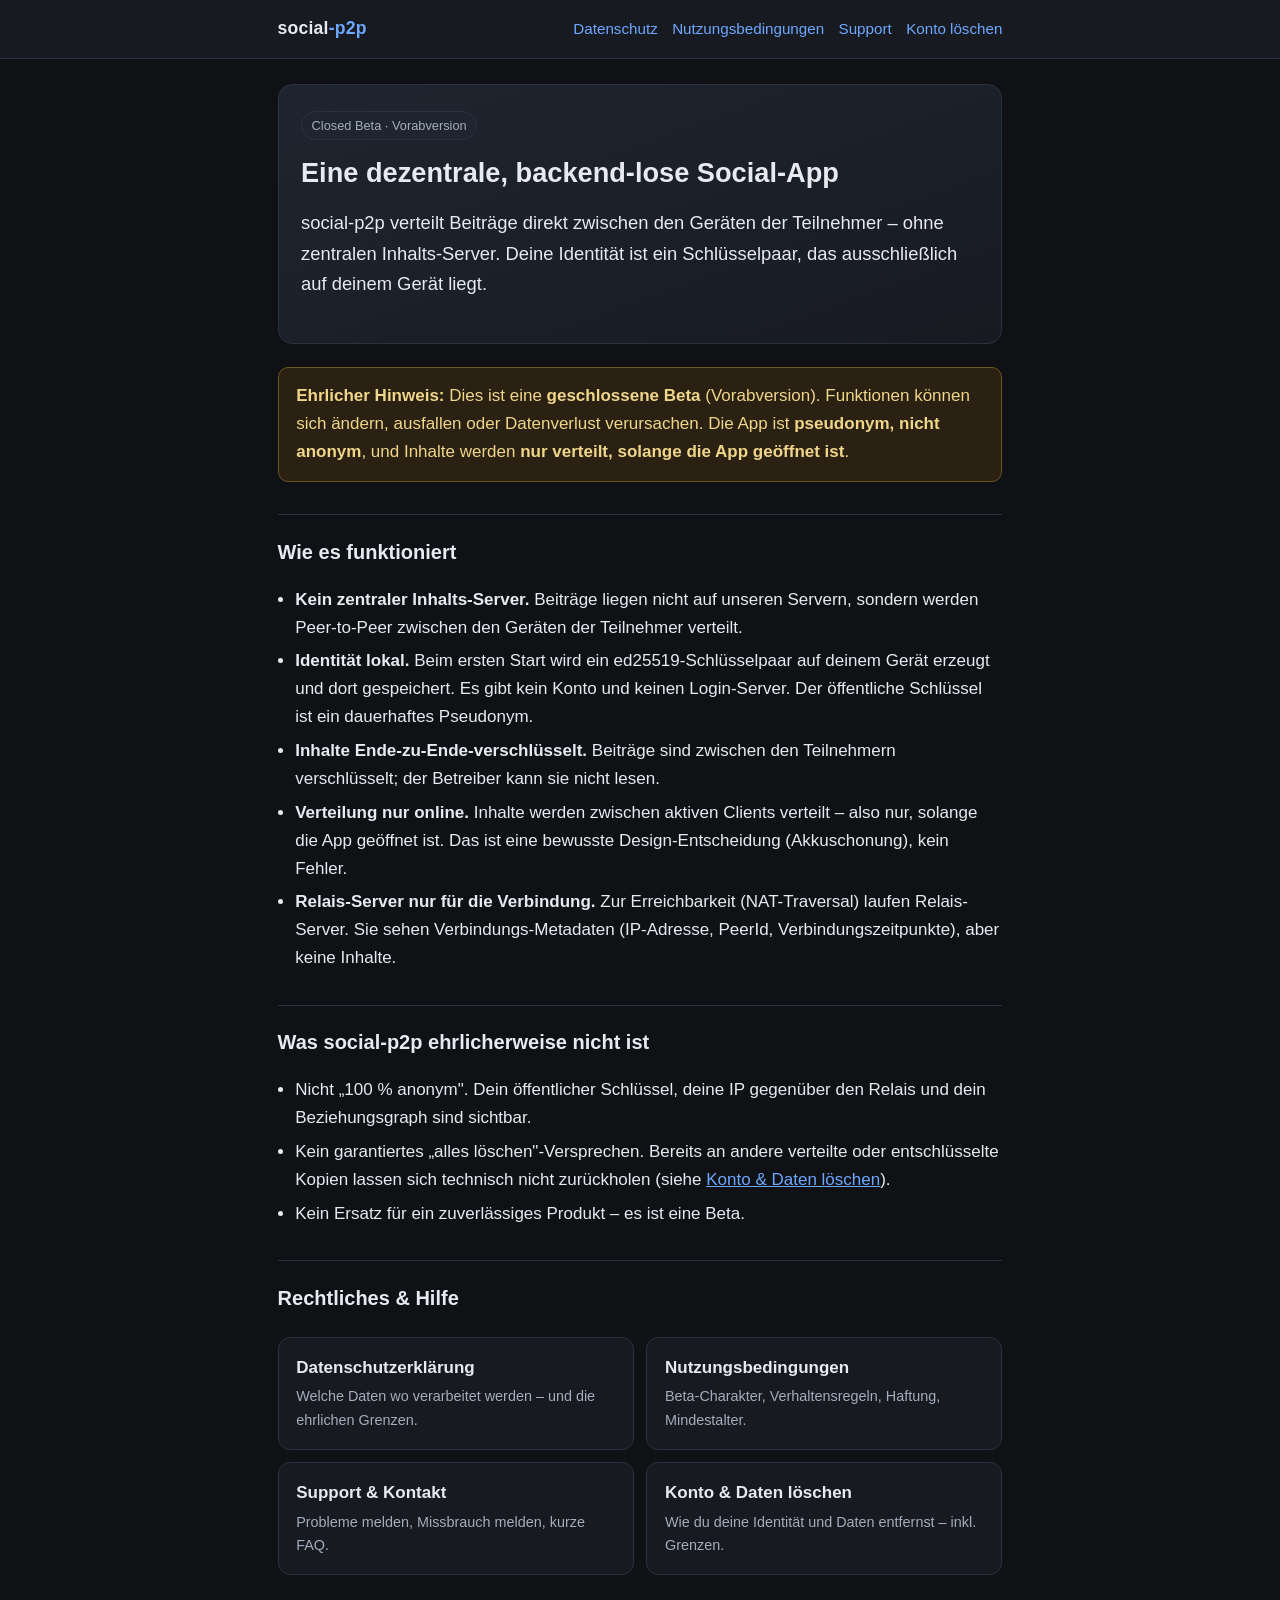
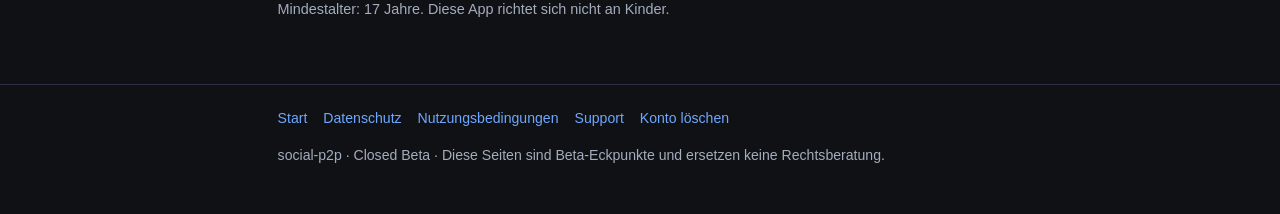
==== index.html @ a5de54b6 "Public legal pages (privacy, support, terms, account deletion)" ====
<!DOCTYPE html>
<html lang="de">
<head>
  <meta charset="utf-8">
  <meta name="viewport" content="width=device-width, initial-scale=1">
  <title>social-p2p — dezentrale P2P-Social-App (Beta)</title>
  <meta name="description" content="social-p2p ist eine dezentrale, backend-lose Social-App. Inhalte werden Ende-zu-Ende-verschlüsselt zwischen Geräten verteilt – nur solange die App offen ist. Closed Beta.">
  <meta name="robots" content="noindex">
  <meta property="og:type" content="website">
  <meta property="og:title" content="social-p2p — dezentrale P2P-Social-App (Beta)">
  <meta property="og:description" content="Dezentrale, backend-lose Social-App. Inhalte E2E-verschlüsselt, P2P verteilt, nur solange die App offen ist. Closed Beta, pseudonym ≠ anonym.">
  <link rel="stylesheet" href="assets/style.css">
</head>
<body>
  <a class="skip-link" href="#main">Zum Inhalt springen</a>
  <header class="site">
    <div class="wrap">
      <a class="brand" href="./">social<span>-p2p</span></a>
      <nav class="site" aria-label="Hauptnavigation">
        <ul>
          <li><a href="privacy/">Datenschutz</a></li>
          <li><a href="terms/">Nutzungsbedingungen</a></li>
          <li><a href="support/">Support</a></li>
          <li><a href="account-deletion/">Konto löschen</a></li>
        </ul>
      </nav>
    </div>
  </header>

  <main id="main">
    <section class="hero">
      <span class="badge">Closed Beta · Vorabversion</span>
      <h1>Eine dezentrale, backend-lose Social-App</h1>
      <p class="lead">
        social-p2p verteilt Beiträge direkt zwischen den Geräten der Teilnehmer –
        ohne zentralen Inhalts-Server. Deine Identität ist ein Schlüsselpaar, das
        ausschließlich auf deinem Gerät liegt.
      </p>
    </section>

    <div class="note">
      <strong>Ehrlicher Hinweis:</strong> Dies ist eine <strong>geschlossene Beta</strong>
      (Vorabversion). Funktionen können sich ändern, ausfallen oder Datenverlust verursachen.
      Die App ist <strong>pseudonym, nicht anonym</strong>, und Inhalte werden
      <strong>nur verteilt, solange die App geöffnet ist</strong>.
    </div>

    <h2>Wie es funktioniert</h2>
    <ul class="feat">
      <li><strong>Kein zentraler Inhalts-Server.</strong> Beiträge liegen nicht auf
        unseren Servern, sondern werden Peer-to-Peer zwischen den Geräten der
        Teilnehmer verteilt.</li>
      <li><strong>Identität lokal.</strong> Beim ersten Start wird ein
        ed25519-Schlüsselpaar auf deinem Gerät erzeugt und dort gespeichert. Es gibt
        kein Konto und keinen Login-Server. Der öffentliche Schlüssel ist ein
        dauerhaftes Pseudonym.</li>
      <li><strong>Inhalte Ende-zu-Ende-verschlüsselt.</strong> Beiträge sind zwischen
        den Teilnehmern verschlüsselt; der Betreiber kann sie nicht lesen.</li>
      <li><strong>Verteilung nur online.</strong> Inhalte werden zwischen aktiven
        Clients verteilt – also nur, solange die App geöffnet ist. Das ist eine
        bewusste Design-Entscheidung (Akkuschonung), kein Fehler.</li>
      <li><strong>Relais-Server nur für die Verbindung.</strong> Zur Erreichbarkeit
        (NAT-Traversal) laufen Relais-Server. Sie sehen Verbindungs-Metadaten
        (IP-Adresse, PeerId, Verbindungszeitpunkte), aber keine Inhalte.</li>
    </ul>

    <h2>Was social-p2p ehrlicherweise nicht ist</h2>
    <ul class="feat">
      <li>Nicht „100 % anonym". Dein öffentlicher Schlüssel, deine IP gegenüber den
        Relais und dein Beziehungsgraph sind sichtbar.</li>
      <li>Kein garantiertes „alles löschen"-Versprechen. Bereits an andere verteilte
        oder entschlüsselte Kopien lassen sich technisch nicht zurückholen
        (siehe <a href="account-deletion/">Konto &amp; Daten löschen</a>).</li>
      <li>Kein Ersatz für ein zuverlässiges Produkt – es ist eine Beta.</li>
    </ul>

    <h2>Rechtliches &amp; Hilfe</h2>
    <div class="cards">
      <a class="card" href="privacy/">
        <div class="t">Datenschutzerklärung</div>
        <div class="d">Welche Daten wo verarbeitet werden – und die ehrlichen Grenzen.</div>
      </a>
      <a class="card" href="terms/">
        <div class="t">Nutzungsbedingungen</div>
        <div class="d">Beta-Charakter, Verhaltensregeln, Haftung, Mindestalter.</div>
      </a>
      <a class="card" href="support/">
        <div class="t">Support &amp; Kontakt</div>
        <div class="d">Probleme melden, Missbrauch melden, kurze FAQ.</div>
      </a>
      <a class="card" href="account-deletion/">
        <div class="t">Konto &amp; Daten löschen</div>
        <div class="d">Wie du deine Identität und Daten entfernst – inkl. Grenzen.</div>
      </a>
    </div>

    <p class="small">
      Mindestalter: 17 Jahre. Diese App richtet sich nicht an Kinder.
    </p>
  </main>

  <footer class="site">
    <div class="wrap">
      <nav aria-label="Fußzeile">
        <ul>
          <li><a href="./">Start</a></li>
          <li><a href="privacy/">Datenschutz</a></li>
          <li><a href="terms/">Nutzungsbedingungen</a></li>
          <li><a href="support/">Support</a></li>
          <li><a href="account-deletion/">Konto löschen</a></li>
        </ul>
      </nav>
      <p>social-p2p · Closed Beta · Diese Seiten sind Beta-Eckpunkte und ersetzen keine Rechtsberatung.</p>
    </div>
  </footer>
</body>
</html>
---- assets/style.css ----
:root {
  --bg: #0f1115;
  --surface: #171a21;
  --surface-2: #1f2530;
  --text: #e7eaf0;
  --muted: #a4adbd;
  --accent: #6ea8fe;
  --accent-2: #4d7fe0;
  --border: #2a3140;
  --warn-bg: #2a2113;
  --warn-border: #6b561f;
  --warn-text: #f0d68a;
  --maxw: 760px;
}

* { box-sizing: border-box; }

html { -webkit-text-size-adjust: 100%; }

body {
  margin: 0;
  background: var(--bg);
  color: var(--text);
  font-family: -apple-system, BlinkMacSystemFont, "Segoe UI", Roboto, Helvetica, Arial, sans-serif;
  line-height: 1.65;
  font-size: 17px;
}

a { color: var(--accent); }
a:hover { color: var(--accent-2); }

.skip-link {
  position: absolute;
  left: -9999px;
  top: 0;
  background: var(--accent);
  color: #0b0d11;
  padding: 0.6rem 1rem;
  border-radius: 0 0 6px 0;
  z-index: 10;
}
.skip-link:focus { left: 0; }

header.site {
  border-bottom: 1px solid var(--border);
  background: var(--surface);
}
.wrap {
  max-width: var(--maxw);
  margin: 0 auto;
  padding: 0 1.1rem;
}
header.site .wrap {
  display: flex;
  flex-wrap: wrap;
  align-items: center;
  justify-content: space-between;
  gap: 0.5rem 1rem;
  padding-top: 0.9rem;
  padding-bottom: 0.9rem;
}
.brand {
  font-weight: 700;
  font-size: 1.1rem;
  color: var(--text);
  text-decoration: none;
  letter-spacing: 0.2px;
}
.brand span { color: var(--accent); }

nav.site ul {
  list-style: none;
  display: flex;
  flex-wrap: wrap;
  gap: 0.3rem 0.9rem;
  margin: 0;
  padding: 0;
  font-size: 0.95rem;
}
nav.site a { text-decoration: none; }

main {
  max-width: var(--maxw);
  margin: 0 auto;
  padding: 1.6rem 1.1rem 3rem;
}

h1 { font-size: 1.7rem; line-height: 1.25; margin: 0.2rem 0 0.6rem; }
h2 { font-size: 1.25rem; margin: 2rem 0 0.6rem; border-top: 1px solid var(--border); padding-top: 1.3rem; }
h3 { font-size: 1.05rem; margin: 1.3rem 0 0.4rem; }

.lead { font-size: 1.15rem; color: var(--text); }
.muted { color: var(--muted); }
.small { font-size: 0.9rem; color: var(--muted); }

.hero {
  background: linear-gradient(160deg, var(--surface-2), var(--surface));
  border: 1px solid var(--border);
  border-radius: 14px;
  padding: 1.6rem 1.4rem;
  margin-bottom: 1.4rem;
}

.badge {
  display: inline-block;
  background: var(--surface-2);
  border: 1px solid var(--border);
  color: var(--muted);
  font-size: 0.8rem;
  padding: 0.18rem 0.6rem;
  border-radius: 999px;
  margin-bottom: 0.8rem;
}

.note {
  background: var(--warn-bg);
  border: 1px solid var(--warn-border);
  color: var(--warn-text);
  border-radius: 10px;
  padding: 0.9rem 1.1rem;
  margin: 1.2rem 0;
}
.note strong { color: var(--warn-text); }

.todo {
  background: #20140f;
  border: 1px dashed #8a4b2e;
  color: #f2b48c;
  border-radius: 10px;
  padding: 0.9rem 1.1rem;
  margin: 1.2rem 0;
  font-size: 0.95rem;
}
.todo code { color: #ffd9c2; }

.cards {
  display: grid;
  grid-template-columns: 1fr 1fr;
  gap: 0.8rem;
  margin: 1.4rem 0;
}
.card {
  display: block;
  background: var(--surface);
  border: 1px solid var(--border);
  border-radius: 12px;
  padding: 1rem 1.1rem;
  text-decoration: none;
  color: var(--text);
}
.card:hover { border-color: var(--accent-2); }
.card .t { font-weight: 600; margin-bottom: 0.2rem; }
.card .d { color: var(--muted); font-size: 0.9rem; }

ul.feat { padding-left: 1.1rem; }
ul.feat li { margin: 0.35rem 0; }

table {
  width: 100%;
  border-collapse: collapse;
  margin: 1rem 0;
  font-size: 0.95rem;
}
th, td {
  border: 1px solid var(--border);
  padding: 0.55rem 0.7rem;
  text-align: left;
  vertical-align: top;
}
th { background: var(--surface-2); }

code {
  background: var(--surface-2);
  border: 1px solid var(--border);
  border-radius: 5px;
  padding: 0.05rem 0.35rem;
  font-size: 0.9em;
}

details {
  border: 1px solid var(--border);
  border-radius: 10px;
  padding: 0.2rem 1rem;
  margin: 0.7rem 0;
  background: var(--surface);
}
details summary {
  cursor: pointer;
  font-weight: 600;
  padding: 0.7rem 0;
}

footer.site {
  border-top: 1px solid var(--border);
  color: var(--muted);
  font-size: 0.88rem;
}
footer.site .wrap { padding-top: 1.4rem; padding-bottom: 2rem; }
footer.site nav ul {
  list-style: none;
  display: flex;
  flex-wrap: wrap;
  gap: 0.4rem 1rem;
  padding: 0;
  margin: 0 0 0.7rem;
}
footer.site a { text-decoration: none; }

@media (max-width: 560px) {
  body { font-size: 16px; }
  .cards { grid-template-columns: 1fr; }
  h1 { font-size: 1.45rem; }
}
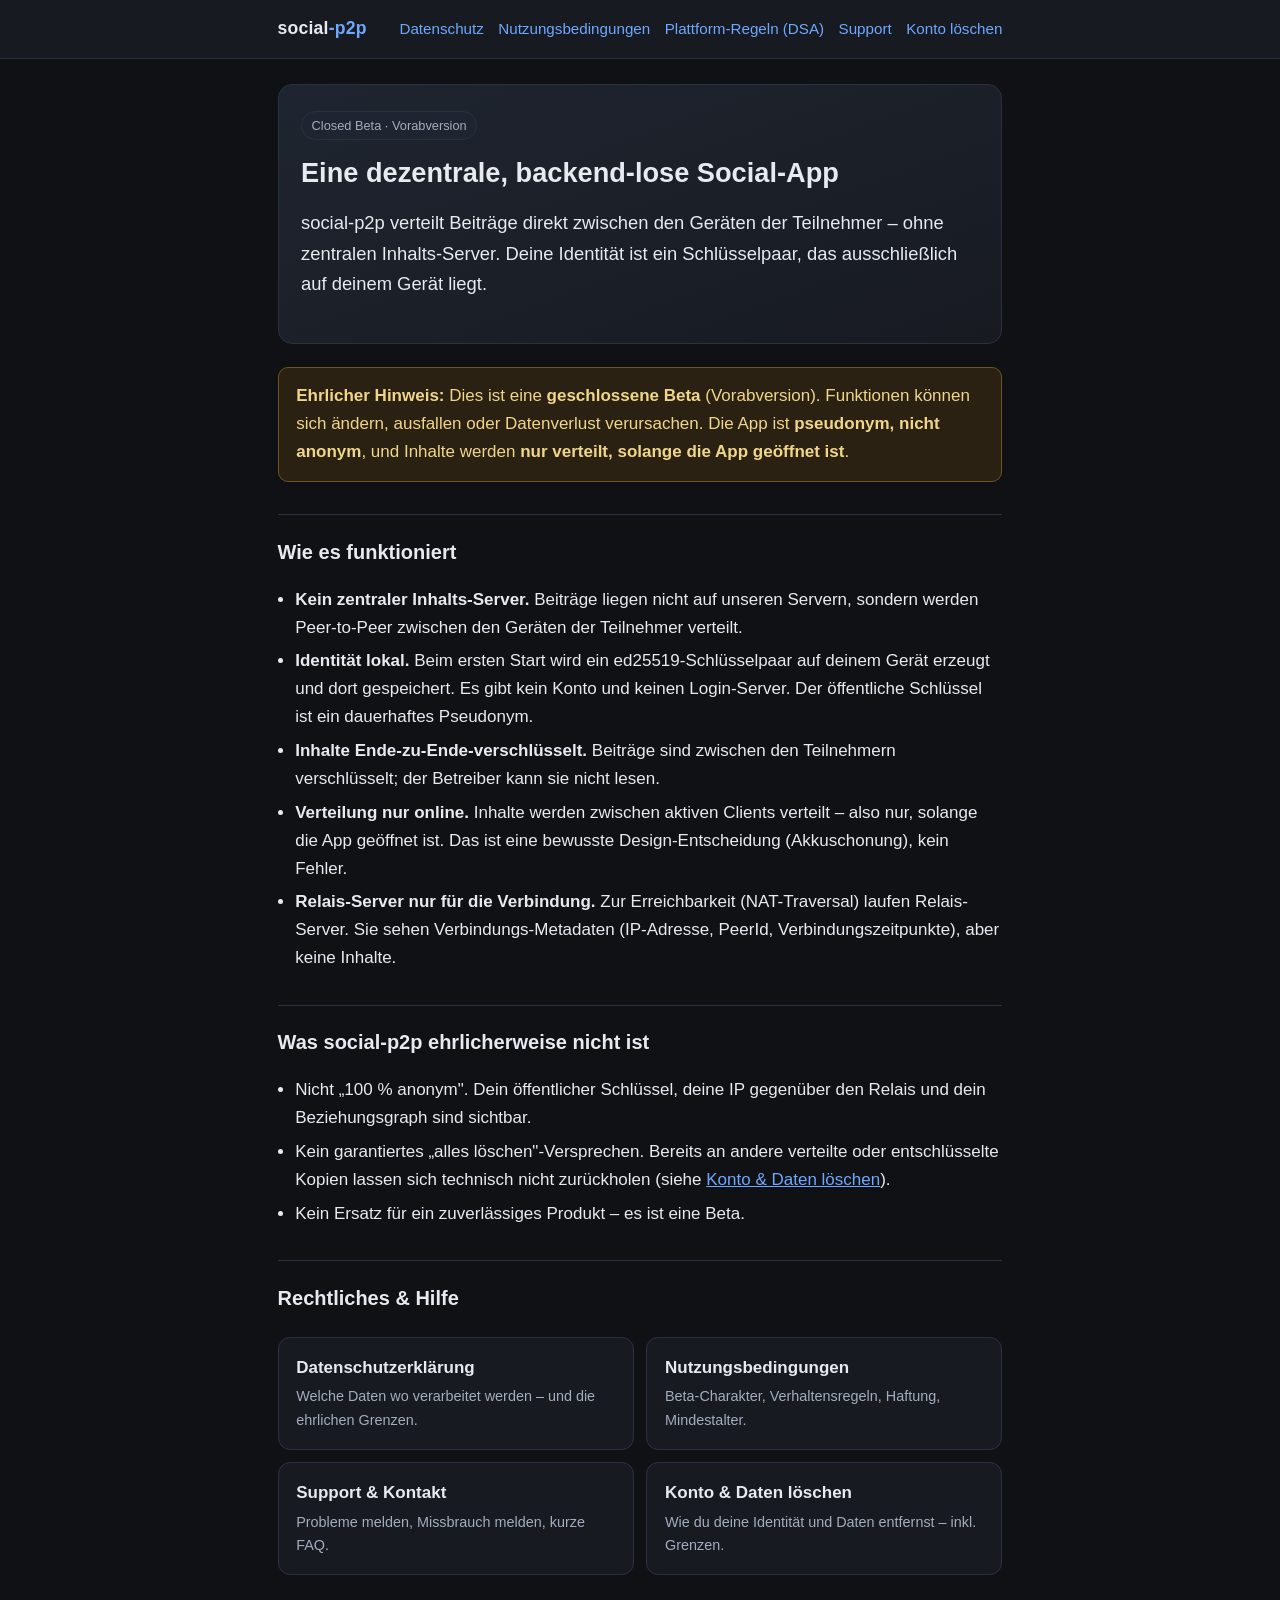
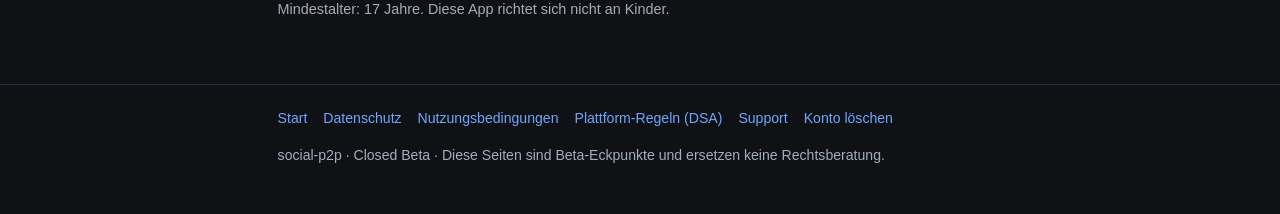
==== commit 95b96913: "docs(legal): Datenschutz #003 (SCC, kein DPF; Relais=Store-and-Forward) + neue DSA-Seite #004 (Notic" ====
--- a/index.html
+++ b/index.html
@@ -20,6 +20,7 @@
         <ul>
           <li><a href="privacy/">Datenschutz</a></li>
           <li><a href="terms/">Nutzungsbedingungen</a></li>
+          <li><a href="dsa/">Plattform-Regeln (DSA)</a></li>
           <li><a href="support/">Support</a></li>
           <li><a href="account-deletion/">Konto löschen</a></li>
         </ul>
@@ -106,6 +107,7 @@
           <li><a href="./">Start</a></li>
           <li><a href="privacy/">Datenschutz</a></li>
           <li><a href="terms/">Nutzungsbedingungen</a></li>
+          <li><a href="dsa/">Plattform-Regeln (DSA)</a></li>
           <li><a href="support/">Support</a></li>
           <li><a href="account-deletion/">Konto löschen</a></li>
         </ul>
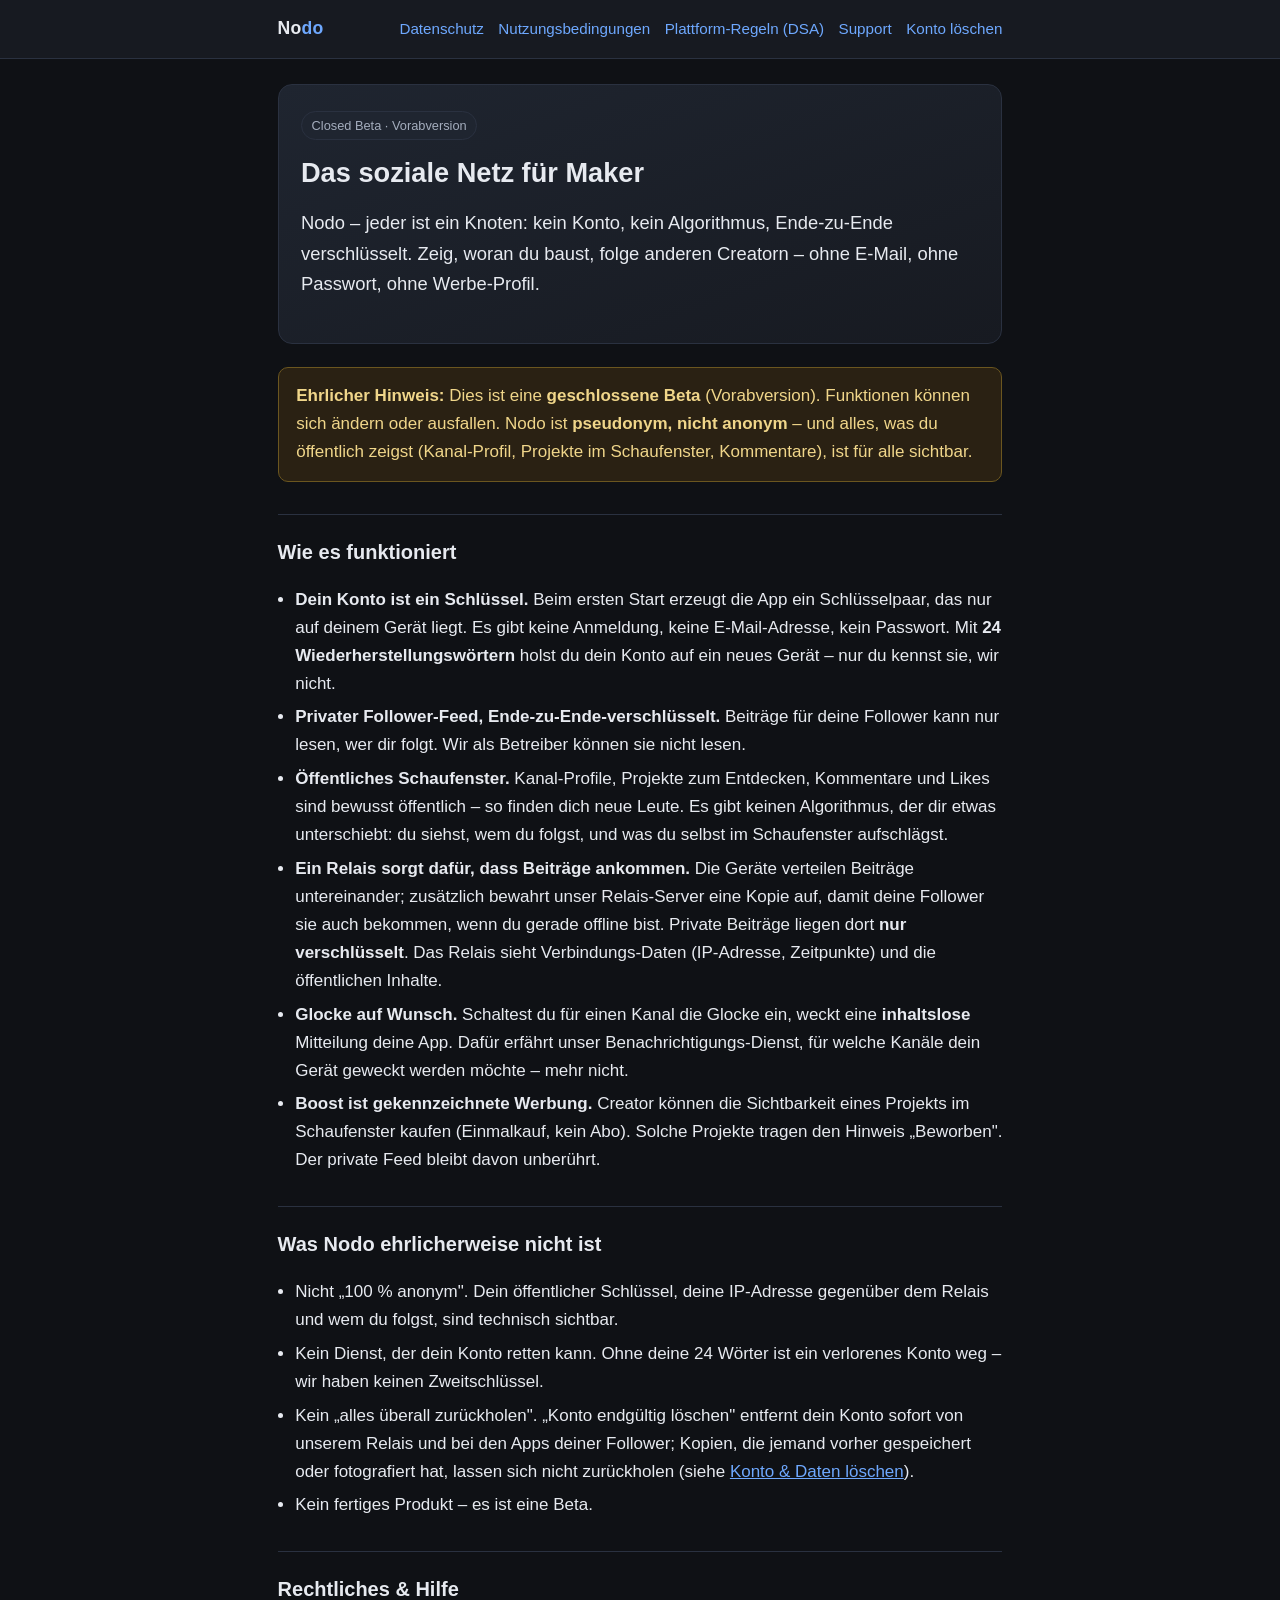
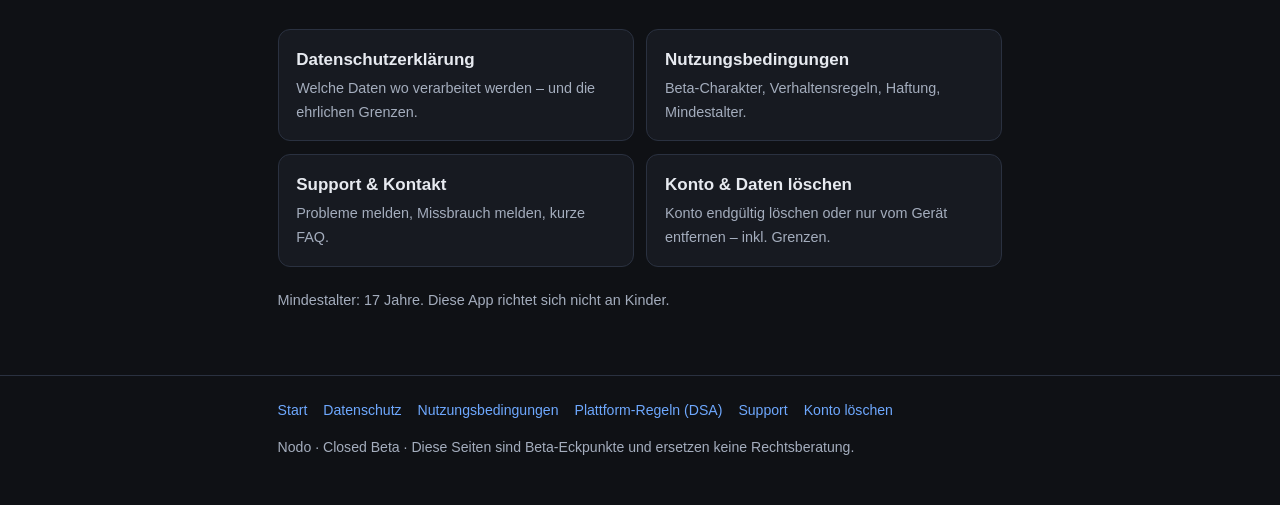
==== commit 74ca3a56: "docs: Seiten heißen »Nodo«; Startseite, Support und »Konto löschen« auf aktuellem Stand (19.09.2026)" ====
--- a/index.html
+++ b/index.html
@@ -3,19 +3,19 @@
 <head>
   <meta charset="utf-8">
   <meta name="viewport" content="width=device-width, initial-scale=1">
-  <title>social-p2p — dezentrale P2P-Social-App (Beta)</title>
-  <meta name="description" content="social-p2p ist eine dezentrale, backend-lose Social-App. Inhalte werden Ende-zu-Ende-verschlüsselt zwischen Geräten verteilt – nur solange die App offen ist. Closed Beta.">
+  <title>Nodo — das soziale Netz für Maker (Beta)</title>
+  <meta name="description" content="Nodo ist das soziale Netz für Maker: kein Konto, kein Algorithmus. Dein Konto ist ein Schlüssel auf deinem Gerät, dein Follower-Feed ist Ende-zu-Ende-verschlüsselt. Closed Beta.">
   <meta name="robots" content="noindex">
   <meta property="og:type" content="website">
-  <meta property="og:title" content="social-p2p — dezentrale P2P-Social-App (Beta)">
-  <meta property="og:description" content="Dezentrale, backend-lose Social-App. Inhalte E2E-verschlüsselt, P2P verteilt, nur solange die App offen ist. Closed Beta, pseudonym ≠ anonym.">
+  <meta property="og:title" content="Nodo — das soziale Netz für Maker (Beta)">
+  <meta property="og:description" content="Jeder ist ein Knoten: kein Konto, kein Algorithmus, Follower-Feed Ende-zu-Ende-verschlüsselt. Closed Beta, pseudonym ≠ anonym.">
   <link rel="stylesheet" href="assets/style.css">
 </head>
 <body>
   <a class="skip-link" href="#main">Zum Inhalt springen</a>
   <header class="site">
     <div class="wrap">
-      <a class="brand" href="./">social<span>-p2p</span></a>
+      <a class="brand" href="./">No<span>do</span></a>
       <nav class="site" aria-label="Hauptnavigation">
         <ul>
           <li><a href="privacy/">Datenschutz</a></li>
@@ -31,48 +31,59 @@
   <main id="main">
     <section class="hero">
       <span class="badge">Closed Beta · Vorabversion</span>
-      <h1>Eine dezentrale, backend-lose Social-App</h1>
+      <h1>Das soziale Netz für Maker</h1>
       <p class="lead">
-        social-p2p verteilt Beiträge direkt zwischen den Geräten der Teilnehmer –
-        ohne zentralen Inhalts-Server. Deine Identität ist ein Schlüsselpaar, das
-        ausschließlich auf deinem Gerät liegt.
+        Nodo – jeder ist ein Knoten: kein Konto, kein Algorithmus, Ende-zu-Ende
+        verschlüsselt. Zeig, woran du baust, folge anderen Creatorn – ohne E-Mail,
+        ohne Passwort, ohne Werbe-Profil.
       </p>
     </section>
 
     <div class="note">
       <strong>Ehrlicher Hinweis:</strong> Dies ist eine <strong>geschlossene Beta</strong>
-      (Vorabversion). Funktionen können sich ändern, ausfallen oder Datenverlust verursachen.
-      Die App ist <strong>pseudonym, nicht anonym</strong>, und Inhalte werden
-      <strong>nur verteilt, solange die App geöffnet ist</strong>.
+      (Vorabversion). Funktionen können sich ändern oder ausfallen. Nodo ist
+      <strong>pseudonym, nicht anonym</strong> – und alles, was du öffentlich zeigst
+      (Kanal-Profil, Projekte im Schaufenster, Kommentare), ist für alle sichtbar.
     </div>
 
     <h2>Wie es funktioniert</h2>
     <ul class="feat">
-      <li><strong>Kein zentraler Inhalts-Server.</strong> Beiträge liegen nicht auf
-        unseren Servern, sondern werden Peer-to-Peer zwischen den Geräten der
-        Teilnehmer verteilt.</li>
-      <li><strong>Identität lokal.</strong> Beim ersten Start wird ein
-        ed25519-Schlüsselpaar auf deinem Gerät erzeugt und dort gespeichert. Es gibt
-        kein Konto und keinen Login-Server. Der öffentliche Schlüssel ist ein
-        dauerhaftes Pseudonym.</li>
-      <li><strong>Inhalte Ende-zu-Ende-verschlüsselt.</strong> Beiträge sind zwischen
-        den Teilnehmern verschlüsselt; der Betreiber kann sie nicht lesen.</li>
-      <li><strong>Verteilung nur online.</strong> Inhalte werden zwischen aktiven
-        Clients verteilt – also nur, solange die App geöffnet ist. Das ist eine
-        bewusste Design-Entscheidung (Akkuschonung), kein Fehler.</li>
-      <li><strong>Relais-Server nur für die Verbindung.</strong> Zur Erreichbarkeit
-        (NAT-Traversal) laufen Relais-Server. Sie sehen Verbindungs-Metadaten
-        (IP-Adresse, PeerId, Verbindungszeitpunkte), aber keine Inhalte.</li>
+      <li><strong>Dein Konto ist ein Schlüssel.</strong> Beim ersten Start erzeugt die App
+        ein Schlüsselpaar, das nur auf deinem Gerät liegt. Es gibt keine Anmeldung, keine
+        E-Mail-Adresse, kein Passwort. Mit <strong>24 Wiederherstellungswörtern</strong>
+        holst du dein Konto auf ein neues Gerät – nur du kennst sie, wir nicht.</li>
+      <li><strong>Privater Follower-Feed, Ende-zu-Ende-verschlüsselt.</strong> Beiträge für
+        deine Follower kann nur lesen, wer dir folgt. Wir als Betreiber können sie nicht
+        lesen.</li>
+      <li><strong>Öffentliches Schaufenster.</strong> Kanal-Profile, Projekte zum Entdecken,
+        Kommentare und Likes sind bewusst öffentlich – so finden dich neue Leute. Es gibt
+        keinen Algorithmus, der dir etwas unterschiebt: du siehst, wem du folgst, und was
+        du selbst im Schaufenster aufschlägst.</li>
+      <li><strong>Ein Relais sorgt dafür, dass Beiträge ankommen.</strong> Die Geräte
+        verteilen Beiträge untereinander; zusätzlich bewahrt unser Relais-Server eine Kopie
+        auf, damit deine Follower sie auch bekommen, wenn du gerade offline bist. Private
+        Beiträge liegen dort <strong>nur verschlüsselt</strong>. Das Relais sieht
+        Verbindungs-Daten (IP-Adresse, Zeitpunkte) und die öffentlichen Inhalte.</li>
+      <li><strong>Glocke auf Wunsch.</strong> Schaltest du für einen Kanal die Glocke ein,
+        weckt eine <strong>inhaltslose</strong> Mitteilung deine App. Dafür erfährt unser
+        Benachrichtigungs-Dienst, für welche Kanäle dein Gerät geweckt werden möchte – mehr
+        nicht.</li>
+      <li><strong>Boost ist gekennzeichnete Werbung.</strong> Creator können die
+        Sichtbarkeit eines Projekts im Schaufenster kaufen (Einmalkauf, kein Abo). Solche
+        Projekte tragen den Hinweis „Beworben". Der private Feed bleibt davon unberührt.</li>
     </ul>
 
-    <h2>Was social-p2p ehrlicherweise nicht ist</h2>
+    <h2>Was Nodo ehrlicherweise nicht ist</h2>
     <ul class="feat">
-      <li>Nicht „100 % anonym". Dein öffentlicher Schlüssel, deine IP gegenüber den
-        Relais und dein Beziehungsgraph sind sichtbar.</li>
-      <li>Kein garantiertes „alles löschen"-Versprechen. Bereits an andere verteilte
-        oder entschlüsselte Kopien lassen sich technisch nicht zurückholen
+      <li>Nicht „100 % anonym". Dein öffentlicher Schlüssel, deine IP-Adresse gegenüber
+        dem Relais und wem du folgst, sind technisch sichtbar.</li>
+      <li>Kein Dienst, der dein Konto retten kann. Ohne deine 24 Wörter ist ein verlorenes
+        Konto weg – wir haben keinen Zweitschlüssel.</li>
+      <li>Kein „alles überall zurückholen". „Konto endgültig löschen" entfernt dein Konto
+        sofort von unserem Relais und bei den Apps deiner Follower; Kopien, die jemand
+        vorher gespeichert oder fotografiert hat, lassen sich nicht zurückholen
         (siehe <a href="account-deletion/">Konto &amp; Daten löschen</a>).</li>
-      <li>Kein Ersatz für ein zuverlässiges Produkt – es ist eine Beta.</li>
+      <li>Kein fertiges Produkt – es ist eine Beta.</li>
     </ul>
 
     <h2>Rechtliches &amp; Hilfe</h2>
@@ -91,7 +102,7 @@
       </a>
       <a class="card" href="account-deletion/">
         <div class="t">Konto &amp; Daten löschen</div>
-        <div class="d">Wie du deine Identität und Daten entfernst – inkl. Grenzen.</div>
+        <div class="d">Konto endgültig löschen oder nur vom Gerät entfernen – inkl. Grenzen.</div>
       </a>
     </div>
 
@@ -112,7 +123,7 @@
           <li><a href="account-deletion/">Konto löschen</a></li>
         </ul>
       </nav>
-      <p>social-p2p · Closed Beta · Diese Seiten sind Beta-Eckpunkte und ersetzen keine Rechtsberatung.</p>
+      <p>Nodo · Closed Beta · Diese Seiten sind Beta-Eckpunkte und ersetzen keine Rechtsberatung.</p>
     </div>
   </footer>
 </body>
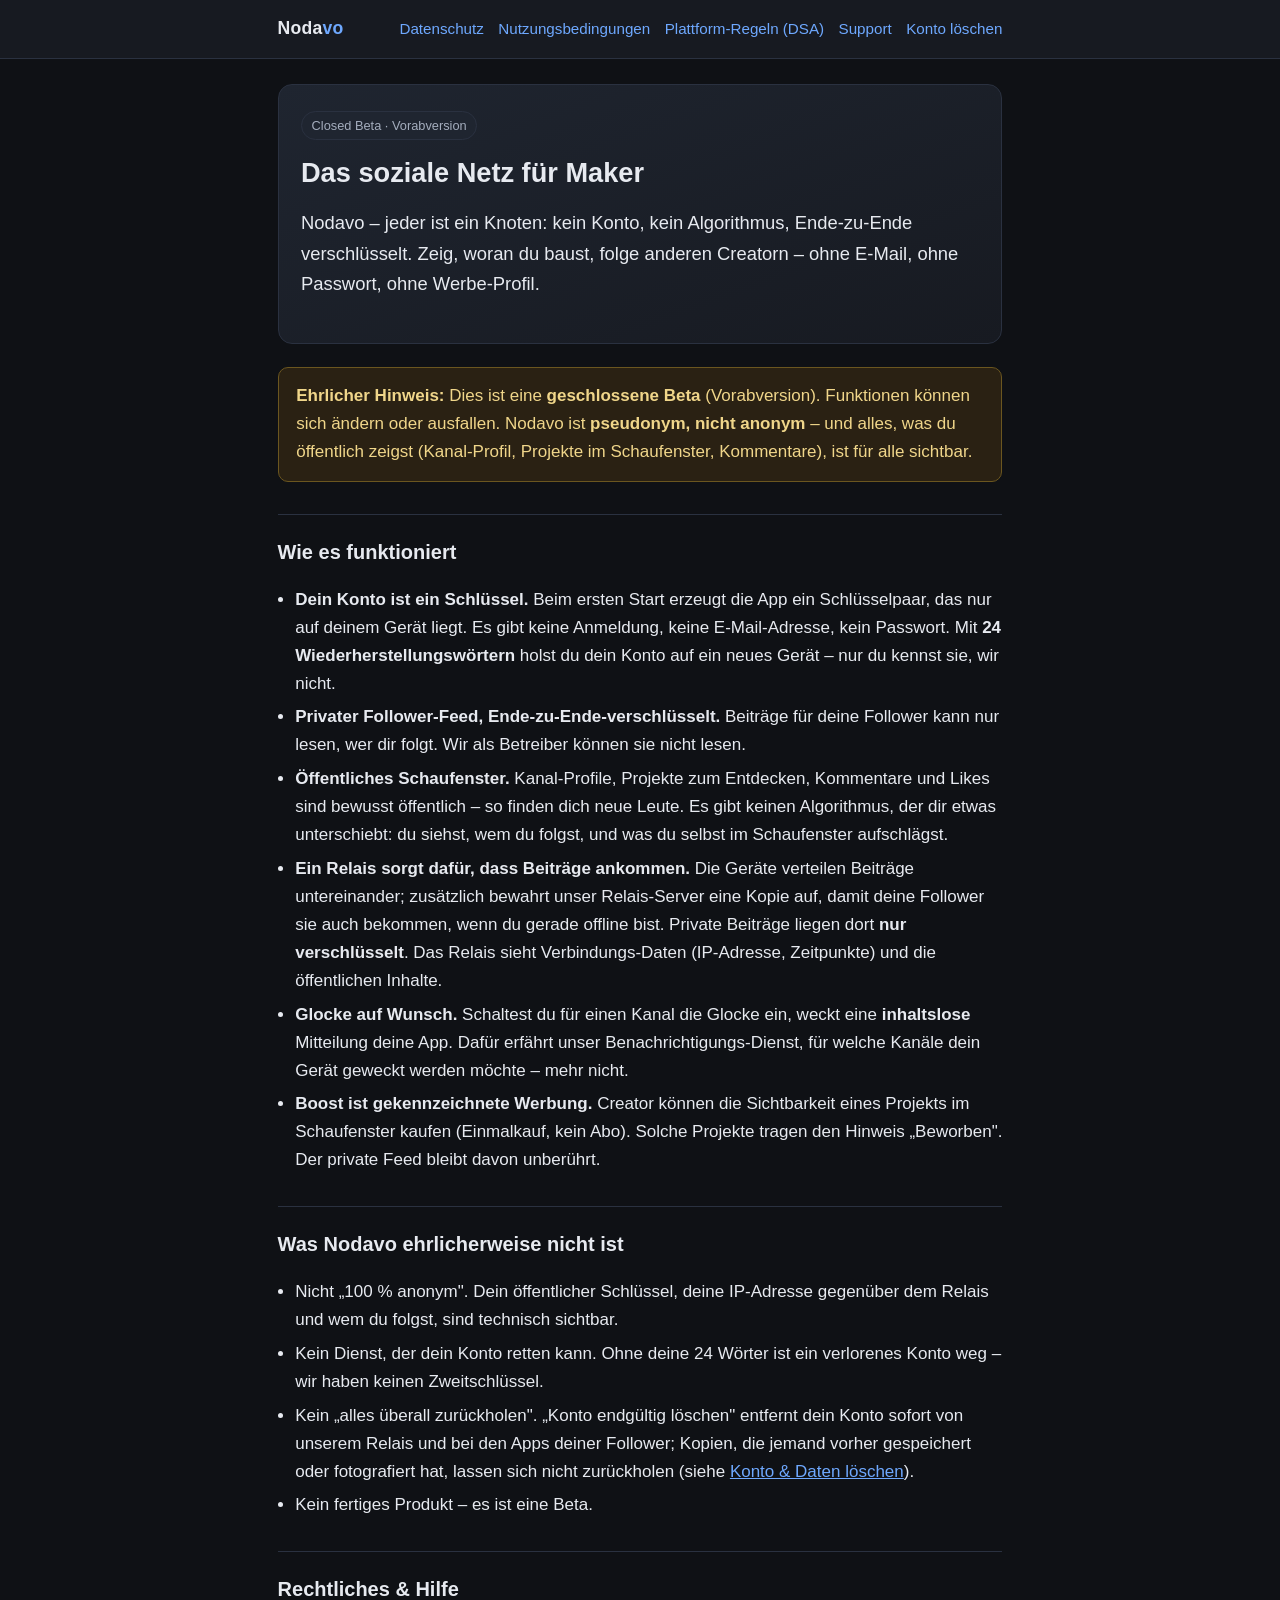
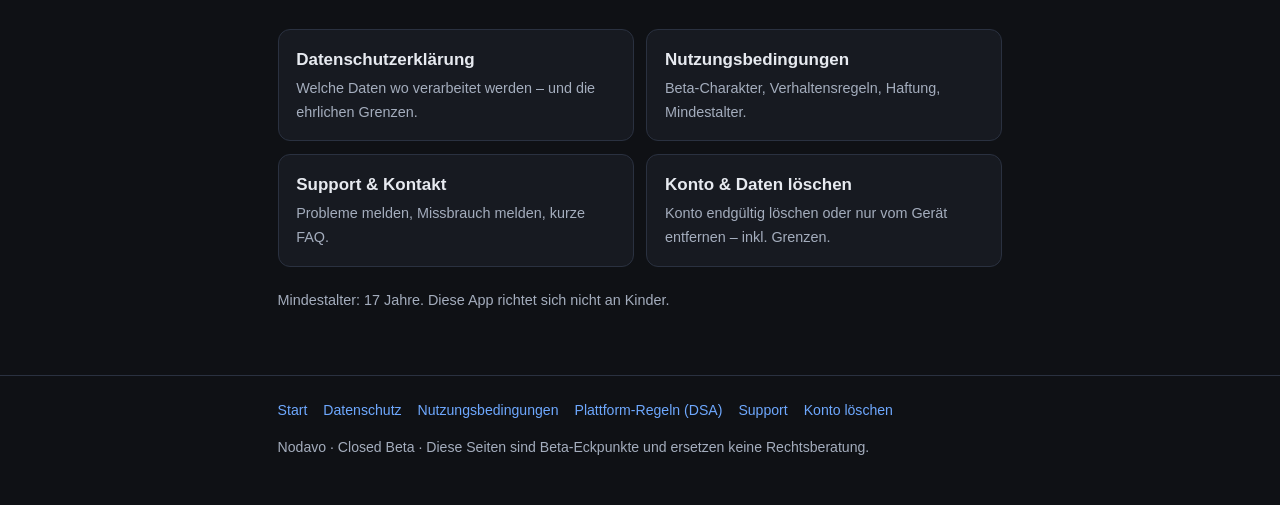
==== commit 5886c06c: "Die App heisst jetzt Nodavo — Website-Texte und Wortmarke umgestellt Quelle: social-p2p main (docs/)" ====
--- a/index.html
+++ b/index.html
@@ -3,11 +3,11 @@
 <head>
   <meta charset="utf-8">
   <meta name="viewport" content="width=device-width, initial-scale=1">
-  <title>Nodo — das soziale Netz für Maker (Beta)</title>
-  <meta name="description" content="Nodo ist das soziale Netz für Maker: kein Konto, kein Algorithmus. Dein Konto ist ein Schlüssel auf deinem Gerät, dein Follower-Feed ist Ende-zu-Ende-verschlüsselt. Closed Beta.">
+  <title>Nodavo — das soziale Netz für Maker (Beta)</title>
+  <meta name="description" content="Nodavo ist das soziale Netz für Maker: kein Konto, kein Algorithmus. Dein Konto ist ein Schlüssel auf deinem Gerät, dein Follower-Feed ist Ende-zu-Ende-verschlüsselt. Closed Beta.">
   <meta name="robots" content="noindex">
   <meta property="og:type" content="website">
-  <meta property="og:title" content="Nodo — das soziale Netz für Maker (Beta)">
+  <meta property="og:title" content="Nodavo — das soziale Netz für Maker (Beta)">
   <meta property="og:description" content="Jeder ist ein Knoten: kein Konto, kein Algorithmus, Follower-Feed Ende-zu-Ende-verschlüsselt. Closed Beta, pseudonym ≠ anonym.">
   <link rel="stylesheet" href="assets/style.css">
 </head>
@@ -15,7 +15,7 @@
   <a class="skip-link" href="#main">Zum Inhalt springen</a>
   <header class="site">
     <div class="wrap">
-      <a class="brand" href="./">No<span>do</span></a>
+      <a class="brand" href="./">Noda<span>vo</span></a>
       <nav class="site" aria-label="Hauptnavigation">
         <ul>
           <li><a href="privacy/">Datenschutz</a></li>
@@ -33,7 +33,7 @@
       <span class="badge">Closed Beta · Vorabversion</span>
       <h1>Das soziale Netz für Maker</h1>
       <p class="lead">
-        Nodo – jeder ist ein Knoten: kein Konto, kein Algorithmus, Ende-zu-Ende
+        Nodavo – jeder ist ein Knoten: kein Konto, kein Algorithmus, Ende-zu-Ende
         verschlüsselt. Zeig, woran du baust, folge anderen Creatorn – ohne E-Mail,
         ohne Passwort, ohne Werbe-Profil.
       </p>
@@ -41,7 +41,7 @@
 
     <div class="note">
       <strong>Ehrlicher Hinweis:</strong> Dies ist eine <strong>geschlossene Beta</strong>
-      (Vorabversion). Funktionen können sich ändern oder ausfallen. Nodo ist
+      (Vorabversion). Funktionen können sich ändern oder ausfallen. Nodavo ist
       <strong>pseudonym, nicht anonym</strong> – und alles, was du öffentlich zeigst
       (Kanal-Profil, Projekte im Schaufenster, Kommentare), ist für alle sichtbar.
     </div>
@@ -73,7 +73,7 @@
         Projekte tragen den Hinweis „Beworben". Der private Feed bleibt davon unberührt.</li>
     </ul>
 
-    <h2>Was Nodo ehrlicherweise nicht ist</h2>
+    <h2>Was Nodavo ehrlicherweise nicht ist</h2>
     <ul class="feat">
       <li>Nicht „100 % anonym". Dein öffentlicher Schlüssel, deine IP-Adresse gegenüber
         dem Relais und wem du folgst, sind technisch sichtbar.</li>
@@ -123,7 +123,7 @@
           <li><a href="account-deletion/">Konto löschen</a></li>
         </ul>
       </nav>
-      <p>Nodo · Closed Beta · Diese Seiten sind Beta-Eckpunkte und ersetzen keine Rechtsberatung.</p>
+      <p>Nodavo · Closed Beta · Diese Seiten sind Beta-Eckpunkte und ersetzen keine Rechtsberatung.</p>
     </div>
   </footer>
 </body>
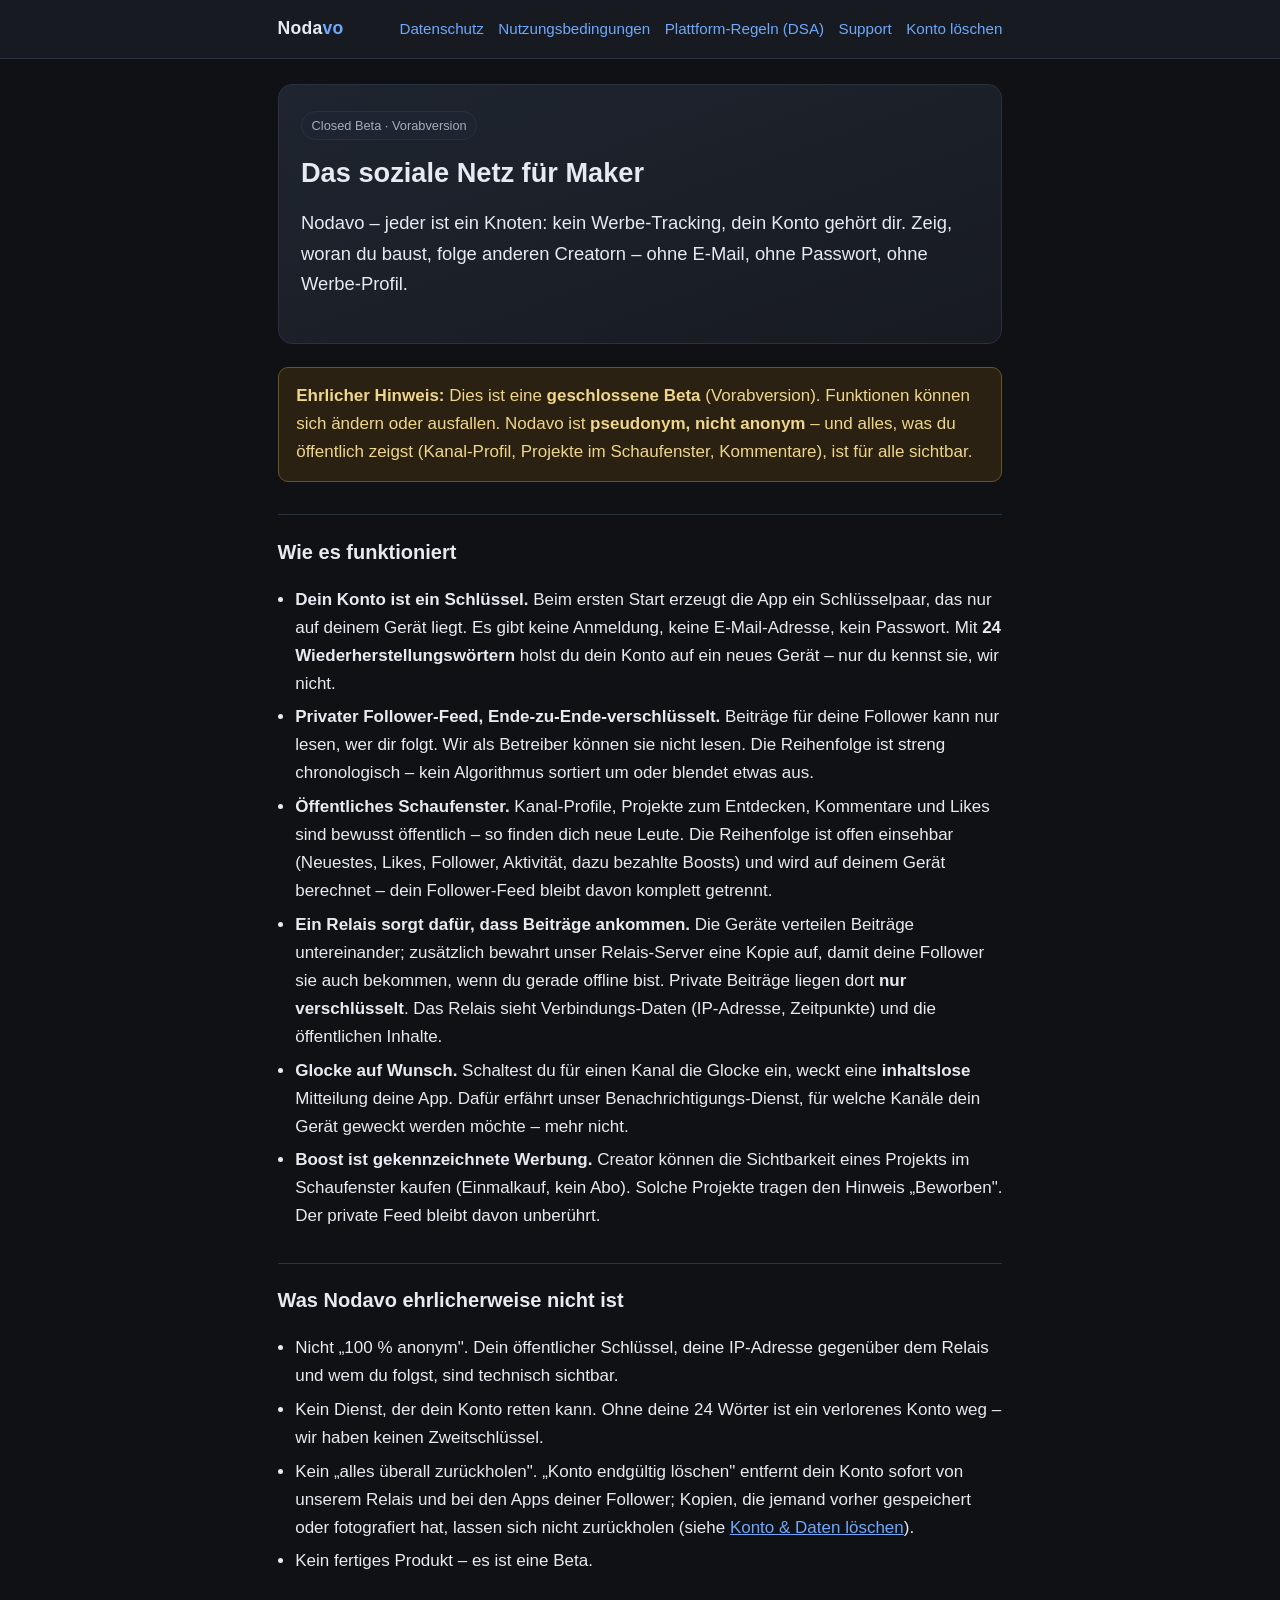
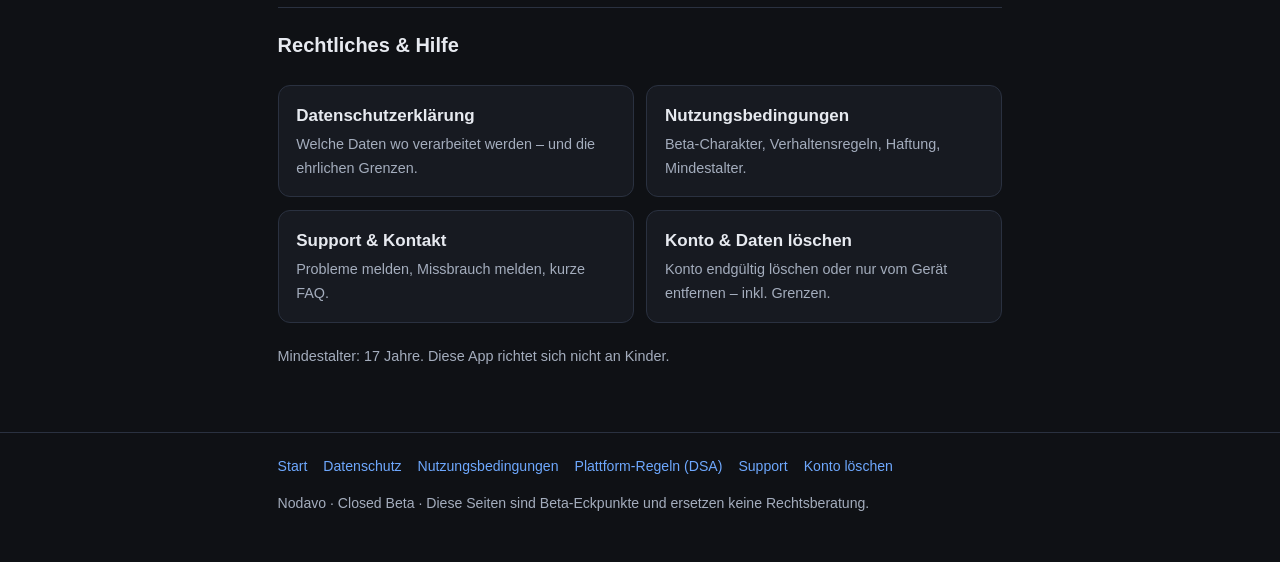
==== commit 8f8a4ed2: "Falsche Aussage korrigiert: kein Konto, kein Algorithmus Die Startseite und die Landeseiten behaupte" ====
--- a/index.html
+++ b/index.html
@@ -4,11 +4,11 @@
   <meta charset="utf-8">
   <meta name="viewport" content="width=device-width, initial-scale=1">
   <title>Nodavo — das soziale Netz für Maker (Beta)</title>
-  <meta name="description" content="Nodavo ist das soziale Netz für Maker: kein Konto, kein Algorithmus. Dein Konto ist ein Schlüssel auf deinem Gerät, dein Follower-Feed ist Ende-zu-Ende-verschlüsselt. Closed Beta.">
+  <meta name="description" content="Nodavo ist das soziale Netz für Maker: kein Werbe-Tracking, dein Konto gehört dir. Dein Konto ist ein Schlüssel auf deinem Gerät, die Zustellung an deine Follower ist Ende-zu-Ende-verschlüsselt. Closed Beta.">
   <meta name="robots" content="noindex">
   <meta property="og:type" content="website">
   <meta property="og:title" content="Nodavo — das soziale Netz für Maker (Beta)">
-  <meta property="og:description" content="Jeder ist ein Knoten: kein Konto, kein Algorithmus, Follower-Feed Ende-zu-Ende-verschlüsselt. Closed Beta, pseudonym ≠ anonym.">
+  <meta property="og:description" content="Jeder ist ein Knoten: kein Werbe-Tracking, dein Konto gehört dir. Zustellung an deine Follower Ende-zu-Ende-verschlüsselt, streng chronologisch. Closed Beta, pseudonym ≠ anonym.">
   <link rel="stylesheet" href="assets/style.css">
 </head>
 <body>
@@ -33,9 +33,9 @@
       <span class="badge">Closed Beta · Vorabversion</span>
       <h1>Das soziale Netz für Maker</h1>
       <p class="lead">
-        Nodavo – jeder ist ein Knoten: kein Konto, kein Algorithmus, Ende-zu-Ende
-        verschlüsselt. Zeig, woran du baust, folge anderen Creatorn – ohne E-Mail,
-        ohne Passwort, ohne Werbe-Profil.
+        Nodavo – jeder ist ein Knoten: kein Werbe-Tracking, dein Konto gehört
+        dir. Zeig, woran du baust, folge anderen Creatorn – ohne E-Mail, ohne
+        Passwort, ohne Werbe-Profil.
       </p>
     </section>
 
@@ -54,11 +54,13 @@
         holst du dein Konto auf ein neues Gerät – nur du kennst sie, wir nicht.</li>
       <li><strong>Privater Follower-Feed, Ende-zu-Ende-verschlüsselt.</strong> Beiträge für
         deine Follower kann nur lesen, wer dir folgt. Wir als Betreiber können sie nicht
-        lesen.</li>
+        lesen. Die Reihenfolge ist streng chronologisch – kein Algorithmus sortiert um
+        oder blendet etwas aus.</li>
       <li><strong>Öffentliches Schaufenster.</strong> Kanal-Profile, Projekte zum Entdecken,
-        Kommentare und Likes sind bewusst öffentlich – so finden dich neue Leute. Es gibt
-        keinen Algorithmus, der dir etwas unterschiebt: du siehst, wem du folgst, und was
-        du selbst im Schaufenster aufschlägst.</li>
+        Kommentare und Likes sind bewusst öffentlich – so finden dich neue Leute. Die
+        Reihenfolge ist offen einsehbar (Neuestes, Likes, Follower, Aktivität, dazu
+        bezahlte Boosts) und wird auf deinem Gerät berechnet – dein Follower-Feed bleibt
+        davon komplett getrennt.</li>
       <li><strong>Ein Relais sorgt dafür, dass Beiträge ankommen.</strong> Die Geräte
         verteilen Beiträge untereinander; zusätzlich bewahrt unser Relais-Server eine Kopie
         auf, damit deine Follower sie auch bekommen, wenn du gerade offline bist. Private
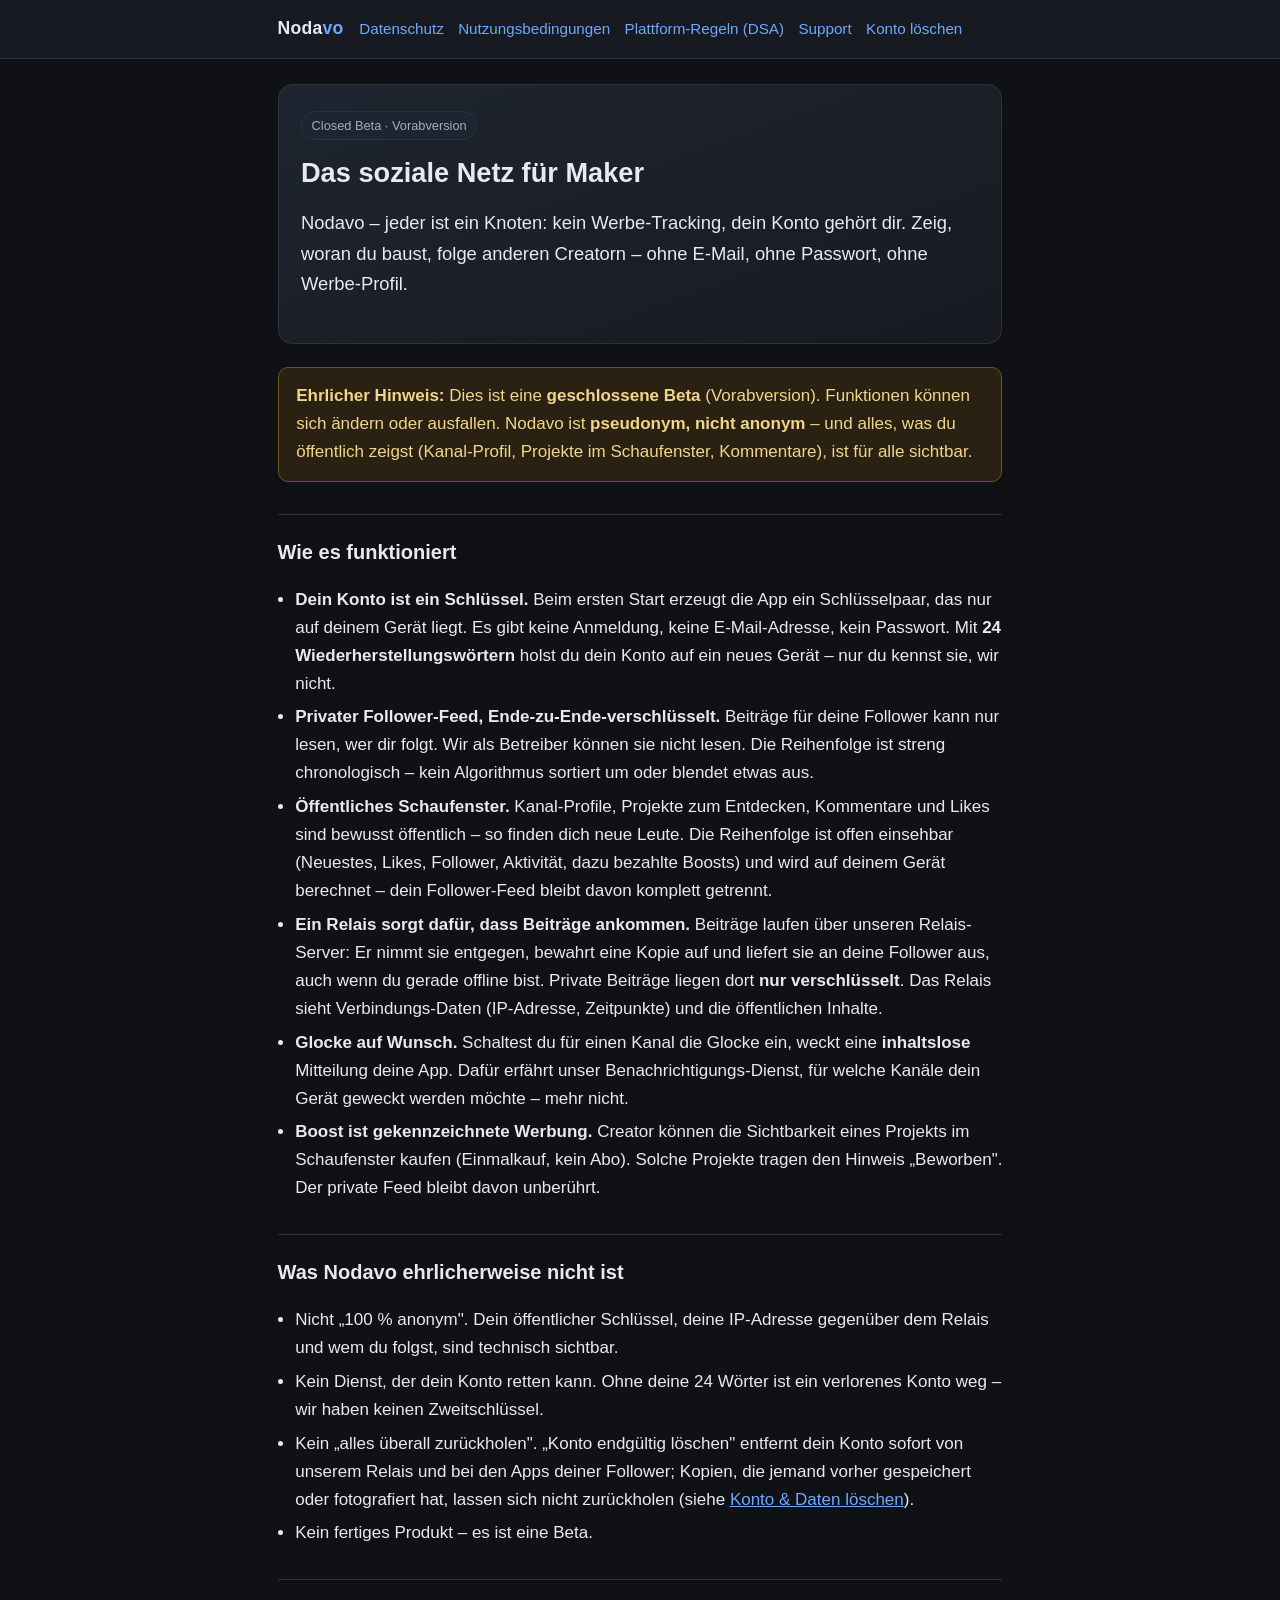
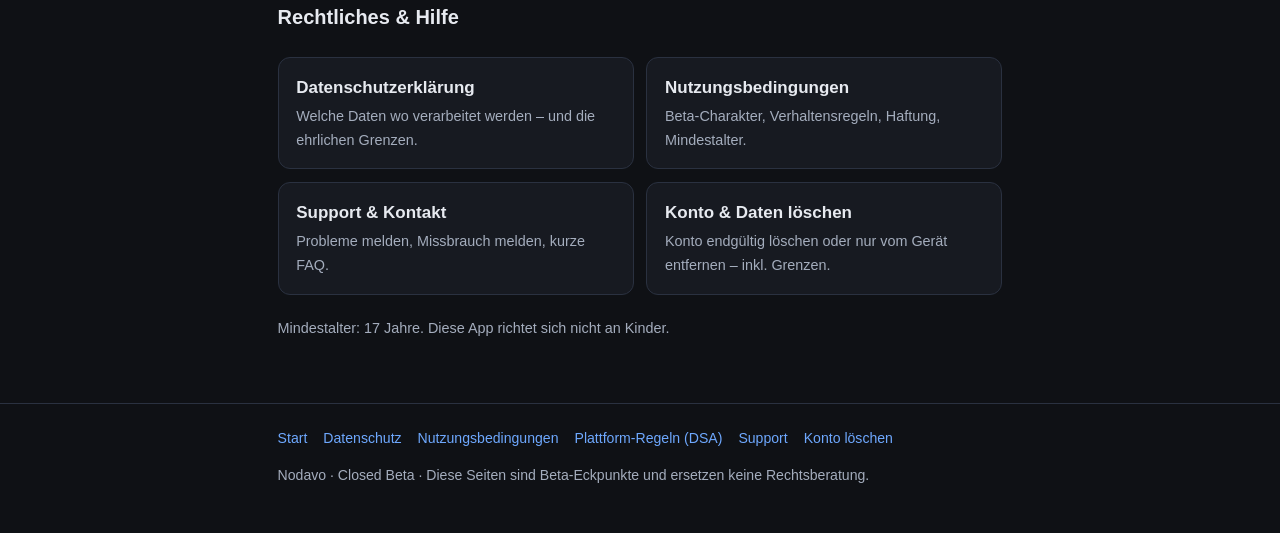
==== commit 50380652: "Sechs falsche Zusagen zurueckgenommen * **Loeschversprechen (Datenschutz, Art.-17-Abschnitt):** stan" ====
--- a/index.html
+++ b/index.html
@@ -61,11 +61,11 @@
         Reihenfolge ist offen einsehbar (Neuestes, Likes, Follower, Aktivität, dazu
         bezahlte Boosts) und wird auf deinem Gerät berechnet – dein Follower-Feed bleibt
         davon komplett getrennt.</li>
-      <li><strong>Ein Relais sorgt dafür, dass Beiträge ankommen.</strong> Die Geräte
-        verteilen Beiträge untereinander; zusätzlich bewahrt unser Relais-Server eine Kopie
-        auf, damit deine Follower sie auch bekommen, wenn du gerade offline bist. Private
-        Beiträge liegen dort <strong>nur verschlüsselt</strong>. Das Relais sieht
-        Verbindungs-Daten (IP-Adresse, Zeitpunkte) und die öffentlichen Inhalte.</li>
+      <li><strong>Ein Relais sorgt dafür, dass Beiträge ankommen.</strong> Beiträge laufen
+        über unseren Relais-Server: Er nimmt sie entgegen, bewahrt eine Kopie auf und liefert
+        sie an deine Follower aus, auch wenn du gerade offline bist. Private Beiträge liegen
+        dort <strong>nur verschlüsselt</strong>. Das Relais sieht Verbindungs-Daten
+        (IP-Adresse, Zeitpunkte) und die öffentlichen Inhalte.</li>
       <li><strong>Glocke auf Wunsch.</strong> Schaltest du für einen Kanal die Glocke ein,
         weckt eine <strong>inhaltslose</strong> Mitteilung deine App. Dafür erfährt unser
         Benachrichtigungs-Dienst, für welche Kanäle dein Gerät geweckt werden möchte – mehr
--- a/assets/style.css
+++ b/assets/style.css
@@ -68,6 +68,30 @@
 }
 .brand span { color: var(--accent); }
 
+/* Kopfzeilen-Nav auf schmalen Geraeten (Review 2026-09-25): drei
+   voneinander unabhaengige Absicherungen, damit die Nav-Zeile IMMER
+   denselben Rand rechts wie links behaelt (aus `.wrap`-Padding) und nie an
+   die Kante stoesst — unabhaengig von Schriftgroesse, Zoom oder
+   Schriftart-Messung des jeweiligen Geraets:
+   1. `min-width: 0` auf `nav.site`/`ul`: ohne das verhindert die
+      automatische Mindestbreite eines flex-Kindes (Inhaltsbreite statt nur
+      des laengsten Wortes) zuverlaessiges Schrumpfen auf die verfuegbare
+      Restbreite.
+   2. Unter 480px stapelt die Kopfzeile Marke und Nav spaltenweise
+      (`flex-direction: column`) statt beide um eine gemeinsame Zeile
+      konkurrieren zu lassen — `align-items: stretch` dehnt `nav.site` dann
+      verlaesslich auf exakt die Innenbreite von `.wrap`.
+   3. `overflow-wrap`/`word-break` auf den einzelnen Links: reicht der Platz
+      selbst fuer EINEN Eintrag nicht (sehr schmales Geraet, groessere
+      Schrift/Zoom, laengeres Wort), bricht genau dieser Eintrag zweizeilig
+      um, statt ueber den Rand hinauszulaufen.
+   Geprueft bei 320/360/375/390/430/480/481/500/560/640px sowie mit
+   vergroesserter Schrift (zweizeilige Eintraege).
+*/
+nav.site {
+  min-width: 0;
+  flex: 1 1 auto;
+}
 nav.site ul {
   list-style: none;
   display: flex;
@@ -76,8 +100,17 @@
   margin: 0;
   padding: 0;
   font-size: 0.95rem;
-}
-nav.site a { text-decoration: none; }
+  min-width: 0;
+}
+nav.site a {
+  text-decoration: none;
+  overflow-wrap: anywhere;
+  word-break: break-word;
+}
+
+@media (max-width: 480px) {
+  header.site .wrap { flex-direction: column; align-items: stretch; }
+}
 
 main {
   max-width: var(--maxw);
@@ -203,11 +236,61 @@
   gap: 0.4rem 1rem;
   padding: 0;
   margin: 0 0 0.7rem;
-}
-footer.site a { text-decoration: none; }
+  width: 100%;
+  min-width: 0;
+}
+footer.site a {
+  text-decoration: none;
+  overflow-wrap: anywhere;
+  word-break: break-word;
+}
+
+/* Schaufenster (B6): grosses Projektfoto auf der einzelnen Vorstellungs-
+   seite + kleine Vorschaubilder im Uebersichts-Raster. Reines CSS, kein JS. */
+.showcase-photo {
+  display: block;
+  width: 100%;
+  height: auto;
+  border: 1px solid var(--border);
+  border-radius: 12px;
+  margin: 1.2rem 0;
+}
+.showcase-grid {
+  display: grid;
+  grid-template-columns: 1fr 1fr;
+  gap: 1rem;
+  margin: 1.4rem 0;
+}
+.showcase-card {
+  display: block;
+  background: var(--surface);
+  border: 1px solid var(--border);
+  border-radius: 12px;
+  overflow: hidden;
+  text-decoration: none;
+  color: var(--text);
+}
+.showcase-card:hover { border-color: var(--accent-2); }
+.showcase-card img {
+  display: block;
+  width: 100%;
+  height: 140px;
+  object-fit: cover;
+  background: var(--surface-2);
+}
+.showcase-card .t {
+  font-weight: 600;
+  padding: 0.7rem 0.9rem 0.1rem;
+}
+.showcase-card .d {
+  color: var(--muted);
+  font-size: 0.9rem;
+  padding: 0 0.9rem 0.9rem;
+}
 
 @media (max-width: 560px) {
   body { font-size: 16px; }
   .cards { grid-template-columns: 1fr; }
+  .showcase-grid { grid-template-columns: 1fr; }
   h1 { font-size: 1.45rem; }
 }
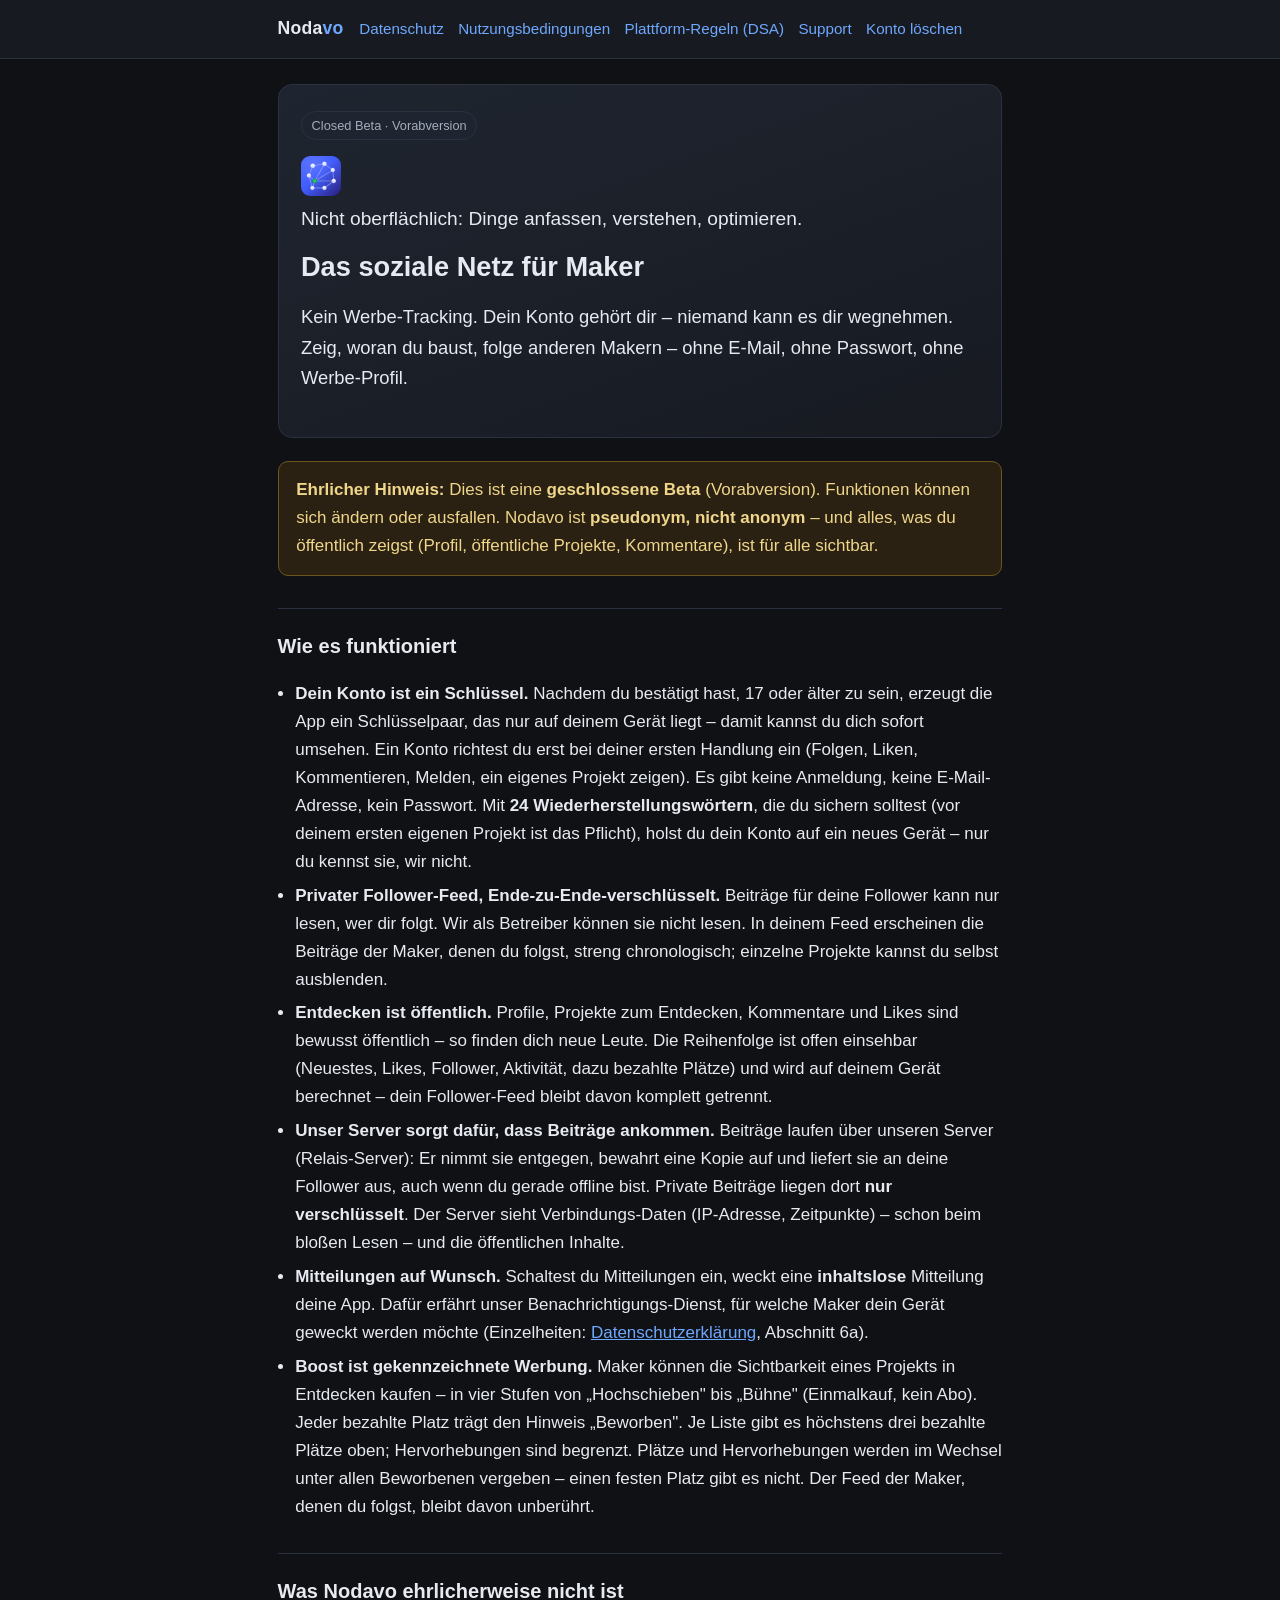
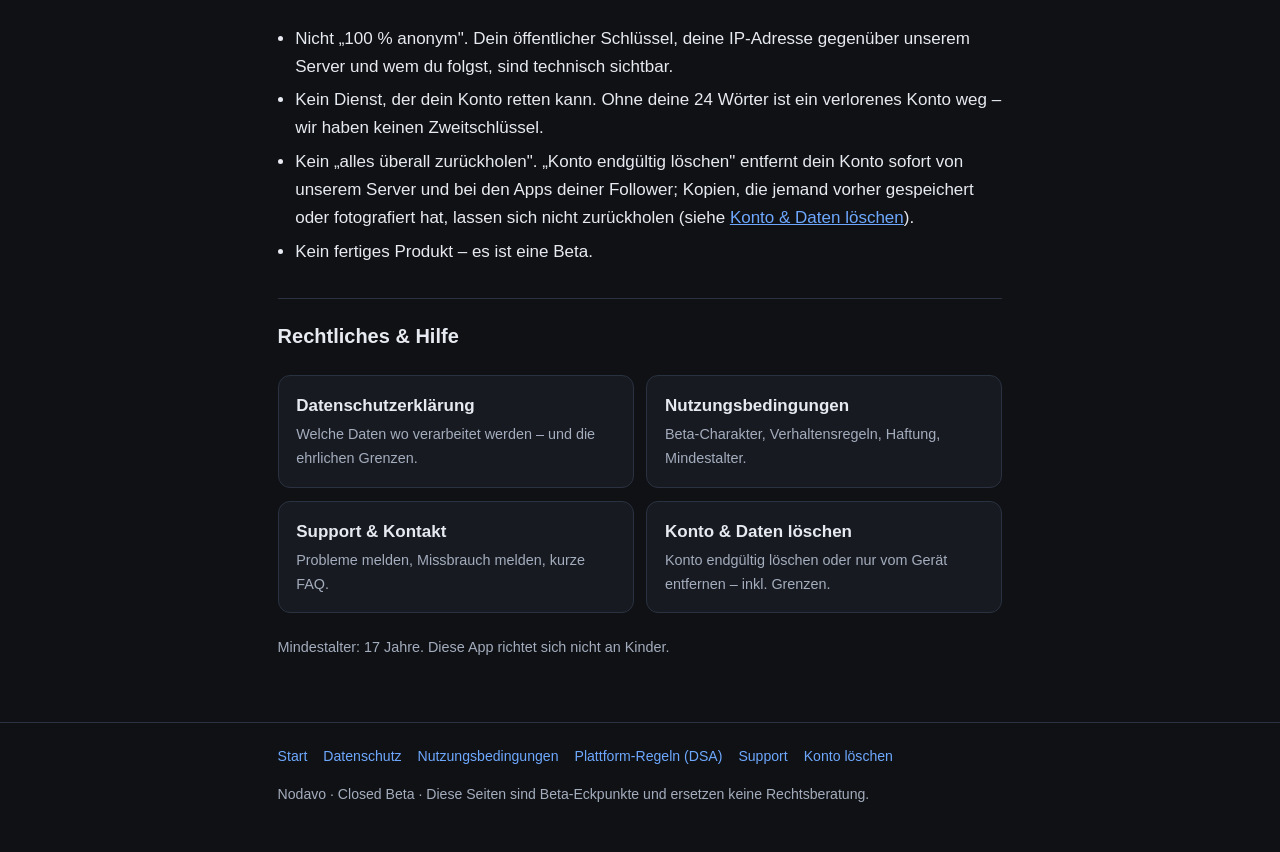
==== commit 3660c92c: "Website auf den neuen Ablauf der App nachgezogen (Stand main 843dd8f) Erst sehen, dann Konto: Schlue" ====
--- a/index.html
+++ b/index.html
@@ -8,7 +8,7 @@
   <meta name="robots" content="noindex">
   <meta property="og:type" content="website">
   <meta property="og:title" content="Nodavo — das soziale Netz für Maker (Beta)">
-  <meta property="og:description" content="Jeder ist ein Knoten: kein Werbe-Tracking, dein Konto gehört dir. Zustellung an deine Follower Ende-zu-Ende-verschlüsselt, streng chronologisch. Closed Beta, pseudonym ≠ anonym.">
+  <meta property="og:description" content="Nicht oberflächlich: Dinge anfassen, verstehen, optimieren. Kein Werbe-Tracking, dein Konto gehört dir. Beiträge an deine Follower Ende-zu-Ende-verschlüsselt, dein Feed streng chronologisch. Closed Beta, pseudonym ≠ anonym.">
   <link rel="stylesheet" href="assets/style.css">
 </head>
 <body>
@@ -31,11 +31,15 @@
   <main id="main">
     <section class="hero">
       <span class="badge">Closed Beta · Vorabversion</span>
+      <!-- Kopf: App-Zeichen, darunter der Slogan als ganz normaler Satz (kein
+           Buchstabenspiel, keine Animation). Den Namen trägt die Kopfleiste. -->
+      <p class="mark"><img src="assets/app-icon.png" alt="" width="40" height="40"></p>
+      <p class="slogan">Nicht oberflächlich: Dinge anfassen, verstehen, optimieren.</p>
       <h1>Das soziale Netz für Maker</h1>
       <p class="lead">
-        Nodavo – jeder ist ein Knoten: kein Werbe-Tracking, dein Konto gehört
-        dir. Zeig, woran du baust, folge anderen Creatorn – ohne E-Mail, ohne
-        Passwort, ohne Werbe-Profil.
+        Kein Werbe-Tracking. Dein Konto gehört dir – niemand kann es dir
+        wegnehmen. Zeig, woran du baust, folge anderen Makern – ohne E-Mail,
+        ohne Passwort, ohne Werbe-Profil.
       </p>
     </section>
 
@@ -43,46 +47,54 @@
       <strong>Ehrlicher Hinweis:</strong> Dies ist eine <strong>geschlossene Beta</strong>
       (Vorabversion). Funktionen können sich ändern oder ausfallen. Nodavo ist
       <strong>pseudonym, nicht anonym</strong> – und alles, was du öffentlich zeigst
-      (Kanal-Profil, Projekte im Schaufenster, Kommentare), ist für alle sichtbar.
+      (Profil, öffentliche Projekte, Kommentare), ist für alle sichtbar.
     </div>
 
     <h2>Wie es funktioniert</h2>
     <ul class="feat">
-      <li><strong>Dein Konto ist ein Schlüssel.</strong> Beim ersten Start erzeugt die App
-        ein Schlüsselpaar, das nur auf deinem Gerät liegt. Es gibt keine Anmeldung, keine
-        E-Mail-Adresse, kein Passwort. Mit <strong>24 Wiederherstellungswörtern</strong>
-        holst du dein Konto auf ein neues Gerät – nur du kennst sie, wir nicht.</li>
+      <li><strong>Dein Konto ist ein Schlüssel.</strong> Nachdem du bestätigt hast, 17 oder
+        älter zu sein, erzeugt die App ein Schlüsselpaar, das nur auf deinem Gerät liegt –
+        damit kannst du dich sofort umsehen. Ein Konto richtest du erst bei deiner ersten
+        Handlung ein (Folgen, Liken, Kommentieren, Melden, ein eigenes Projekt zeigen). Es gibt
+        keine Anmeldung, keine E-Mail-Adresse, kein Passwort. Mit
+        <strong>24 Wiederherstellungswörtern</strong>, die du sichern solltest (vor deinem
+        ersten eigenen Projekt ist das Pflicht), holst du dein Konto auf ein neues Gerät – nur
+        du kennst sie, wir nicht.</li>
       <li><strong>Privater Follower-Feed, Ende-zu-Ende-verschlüsselt.</strong> Beiträge für
         deine Follower kann nur lesen, wer dir folgt. Wir als Betreiber können sie nicht
-        lesen. Die Reihenfolge ist streng chronologisch – kein Algorithmus sortiert um
-        oder blendet etwas aus.</li>
-      <li><strong>Öffentliches Schaufenster.</strong> Kanal-Profile, Projekte zum Entdecken,
+        lesen. In deinem Feed erscheinen die Beiträge der Maker, denen du folgst, streng
+        chronologisch; einzelne Projekte kannst du selbst ausblenden.</li>
+      <li><strong>Entdecken ist öffentlich.</strong> Profile, Projekte zum Entdecken,
         Kommentare und Likes sind bewusst öffentlich – so finden dich neue Leute. Die
         Reihenfolge ist offen einsehbar (Neuestes, Likes, Follower, Aktivität, dazu
-        bezahlte Boosts) und wird auf deinem Gerät berechnet – dein Follower-Feed bleibt
+        bezahlte Plätze) und wird auf deinem Gerät berechnet – dein Follower-Feed bleibt
         davon komplett getrennt.</li>
-      <li><strong>Ein Relais sorgt dafür, dass Beiträge ankommen.</strong> Beiträge laufen
-        über unseren Relais-Server: Er nimmt sie entgegen, bewahrt eine Kopie auf und liefert
+      <li><strong>Unser Server sorgt dafür, dass Beiträge ankommen.</strong> Beiträge laufen
+        über unseren Server (Relais-Server): Er nimmt sie entgegen, bewahrt eine Kopie auf und liefert
         sie an deine Follower aus, auch wenn du gerade offline bist. Private Beiträge liegen
-        dort <strong>nur verschlüsselt</strong>. Das Relais sieht Verbindungs-Daten
-        (IP-Adresse, Zeitpunkte) und die öffentlichen Inhalte.</li>
-      <li><strong>Glocke auf Wunsch.</strong> Schaltest du für einen Kanal die Glocke ein,
+        dort <strong>nur verschlüsselt</strong>. Der Server sieht Verbindungs-Daten
+        (IP-Adresse, Zeitpunkte) – schon beim bloßen Lesen – und die öffentlichen Inhalte.</li>
+      <li><strong>Mitteilungen auf Wunsch.</strong> Schaltest du Mitteilungen ein,
         weckt eine <strong>inhaltslose</strong> Mitteilung deine App. Dafür erfährt unser
-        Benachrichtigungs-Dienst, für welche Kanäle dein Gerät geweckt werden möchte – mehr
-        nicht.</li>
-      <li><strong>Boost ist gekennzeichnete Werbung.</strong> Creator können die
-        Sichtbarkeit eines Projekts im Schaufenster kaufen (Einmalkauf, kein Abo). Solche
-        Projekte tragen den Hinweis „Beworben". Der private Feed bleibt davon unberührt.</li>
+        Benachrichtigungs-Dienst, für welche Maker dein Gerät geweckt werden möchte
+        (Einzelheiten: <a href="privacy/">Datenschutzerklärung</a>, Abschnitt 6a).</li>
+      <li><strong>Boost ist gekennzeichnete Werbung.</strong> Maker können die
+        Sichtbarkeit eines Projekts in Entdecken kaufen – in vier Stufen von „Hochschieben"
+        bis „Bühne" (Einmalkauf, kein Abo). Jeder bezahlte Platz trägt den Hinweis
+        „Beworben". Je Liste gibt es höchstens drei bezahlte Plätze oben; Hervorhebungen sind
+        begrenzt. Plätze und Hervorhebungen werden im Wechsel unter allen Beworbenen vergeben –
+        einen festen Platz gibt es nicht. Der Feed der Maker, denen du folgst, bleibt davon
+        unberührt.</li>
     </ul>
 
     <h2>Was Nodavo ehrlicherweise nicht ist</h2>
     <ul class="feat">
       <li>Nicht „100 % anonym". Dein öffentlicher Schlüssel, deine IP-Adresse gegenüber
-        dem Relais und wem du folgst, sind technisch sichtbar.</li>
+        unserem Server und wem du folgst, sind technisch sichtbar.</li>
       <li>Kein Dienst, der dein Konto retten kann. Ohne deine 24 Wörter ist ein verlorenes
         Konto weg – wir haben keinen Zweitschlüssel.</li>
       <li>Kein „alles überall zurückholen". „Konto endgültig löschen" entfernt dein Konto
-        sofort von unserem Relais und bei den Apps deiner Follower; Kopien, die jemand
+        sofort von unserem Server und bei den Apps deiner Follower; Kopien, die jemand
         vorher gespeichert oder fotografiert hat, lassen sich nicht zurückholen
         (siehe <a href="account-deletion/">Konto &amp; Daten löschen</a>).</li>
       <li>Kein fertiges Produkt – es ist eine Beta.</li>
--- a/assets/style.css
+++ b/assets/style.css
@@ -134,6 +134,31 @@
   margin-bottom: 1.4rem;
 }
 
+/* Kopf der Startseite: App-Zeichen (abgerundetes Quadrat) neben dem Schriftzug,
+   darunter der Slogan als ganz normaler Satz. Linksbündig, ruhig. */
+.mark {
+  display: flex;
+  align-items: center;
+  gap: 0.75rem;
+  margin: 0.2rem 0 0.6rem;
+  font-size: 1.7rem;
+  font-weight: 700;
+  line-height: 1.2;
+}
+.mark img {
+  width: 40px;
+  height: 40px;
+  border-radius: 9px;
+  flex: none;
+}
+.slogan {
+  margin: 0 0 1.1rem;
+  padding: 0;
+  font-size: 1.2rem;
+  font-weight: 500;
+  line-height: 1.4;
+}
+
 .badge {
   display: inline-block;
   background: var(--surface-2);
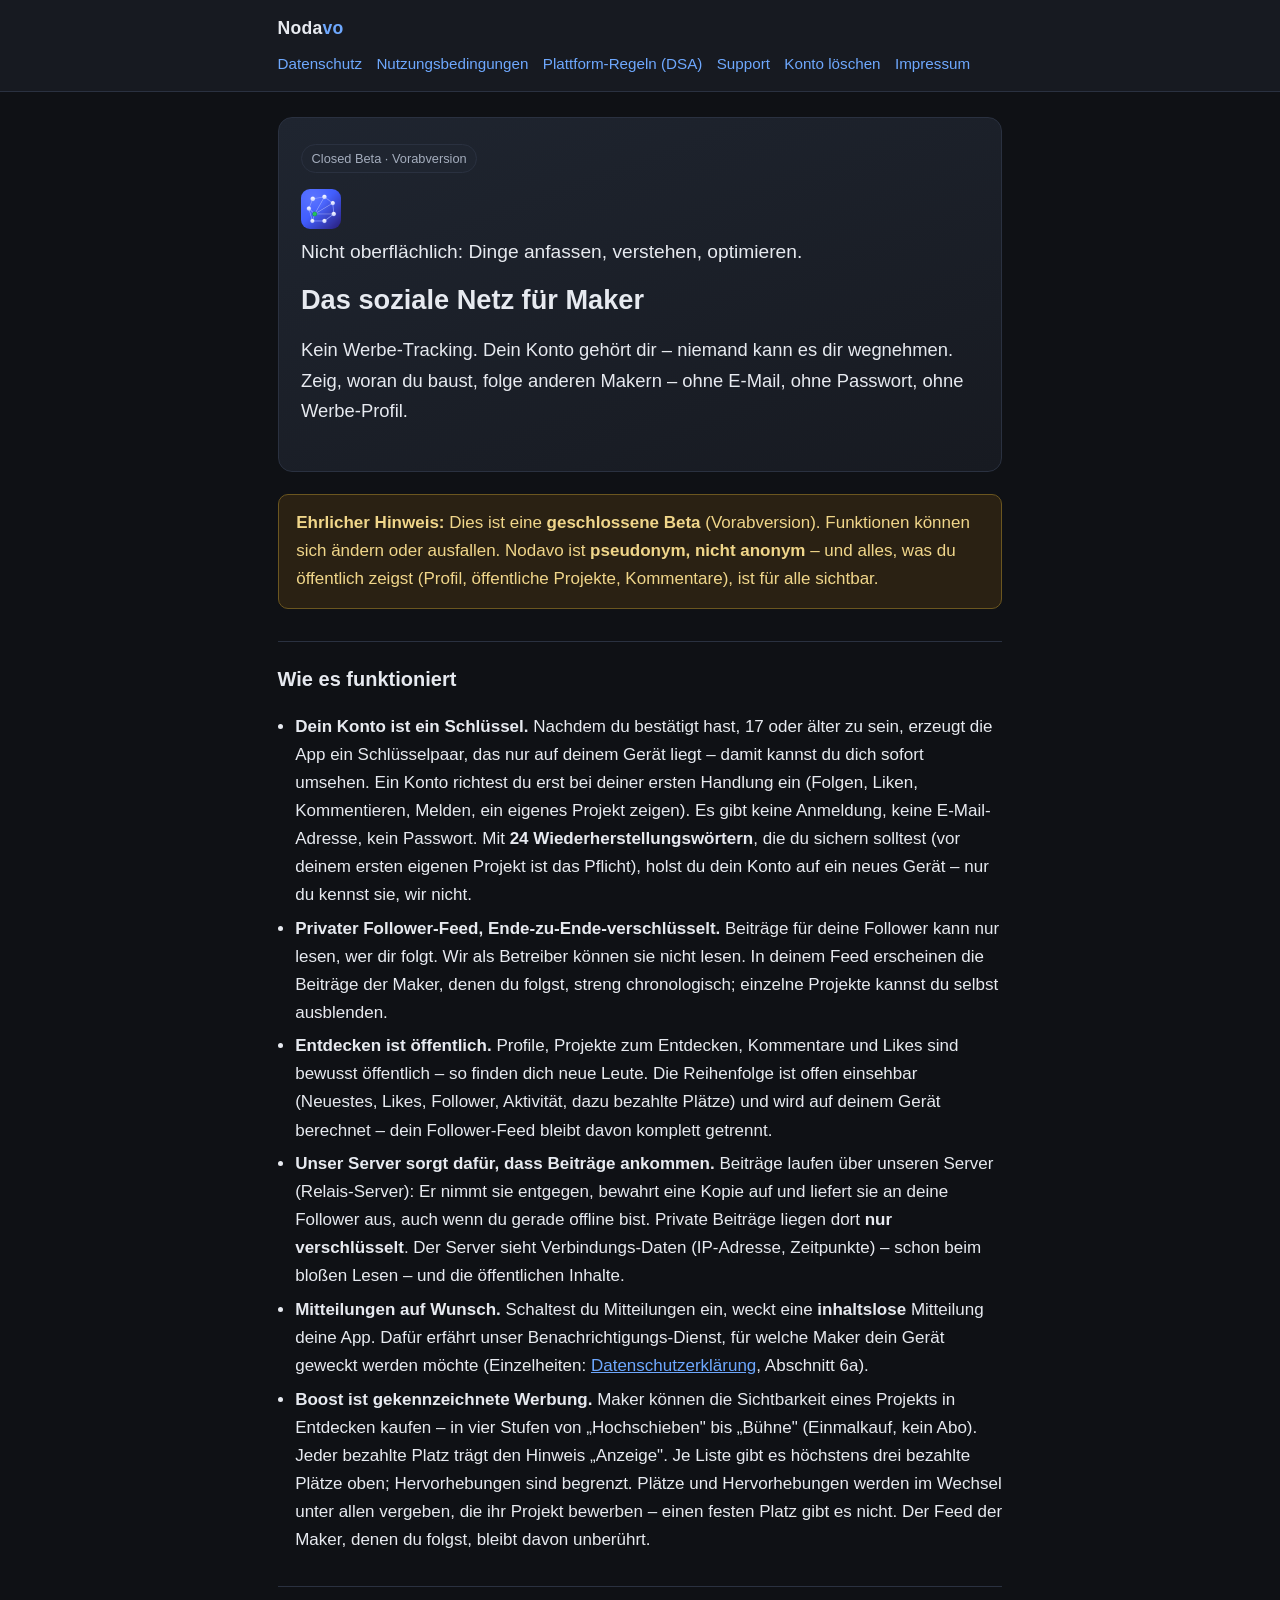
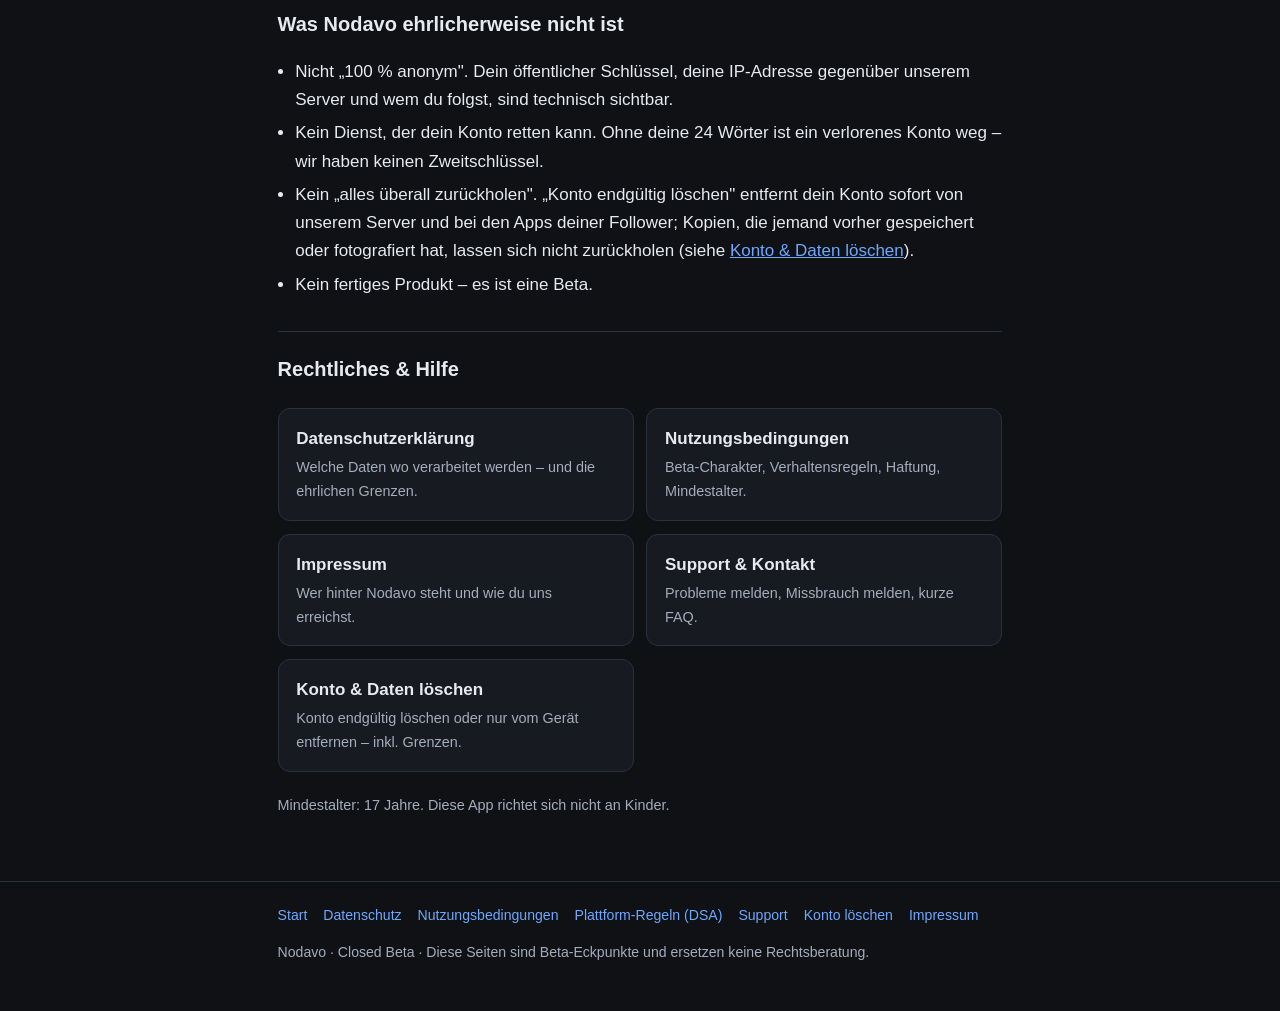
==== commit cf8261ce: "Impressum-Seite, Rechtstexte nachgezogen, Anzeige statt Beworben (Stand main 9601ec9) Neue Seite imp" ====
--- a/index.html
+++ b/index.html
@@ -23,6 +23,7 @@
           <li><a href="dsa/">Plattform-Regeln (DSA)</a></li>
           <li><a href="support/">Support</a></li>
           <li><a href="account-deletion/">Konto löschen</a></li>
+          <li><a href="impressum/">Impressum</a></li>
         </ul>
       </nav>
     </div>
@@ -81,8 +82,8 @@
       <li><strong>Boost ist gekennzeichnete Werbung.</strong> Maker können die
         Sichtbarkeit eines Projekts in Entdecken kaufen – in vier Stufen von „Hochschieben"
         bis „Bühne" (Einmalkauf, kein Abo). Jeder bezahlte Platz trägt den Hinweis
-        „Beworben". Je Liste gibt es höchstens drei bezahlte Plätze oben; Hervorhebungen sind
-        begrenzt. Plätze und Hervorhebungen werden im Wechsel unter allen Beworbenen vergeben –
+        „Anzeige". Je Liste gibt es höchstens drei bezahlte Plätze oben; Hervorhebungen sind
+        begrenzt. Plätze und Hervorhebungen werden im Wechsel unter allen vergeben, die ihr Projekt bewerben –
         einen festen Platz gibt es nicht. Der Feed der Maker, denen du folgst, bleibt davon
         unberührt.</li>
     </ul>
@@ -110,6 +111,10 @@
         <div class="t">Nutzungsbedingungen</div>
         <div class="d">Beta-Charakter, Verhaltensregeln, Haftung, Mindestalter.</div>
       </a>
+      <a class="card" href="impressum/">
+        <div class="t">Impressum</div>
+        <div class="d">Wer hinter Nodavo steht und wie du uns erreichst.</div>
+      </a>
       <a class="card" href="support/">
         <div class="t">Support &amp; Kontakt</div>
         <div class="d">Probleme melden, Missbrauch melden, kurze FAQ.</div>
@@ -135,6 +140,7 @@
           <li><a href="dsa/">Plattform-Regeln (DSA)</a></li>
           <li><a href="support/">Support</a></li>
           <li><a href="account-deletion/">Konto löschen</a></li>
+          <li><a href="impressum/">Impressum</a></li>
         </ul>
       </nav>
       <p>Nodavo · Closed Beta · Diese Seiten sind Beta-Eckpunkte und ersetzen keine Rechtsberatung.</p>
